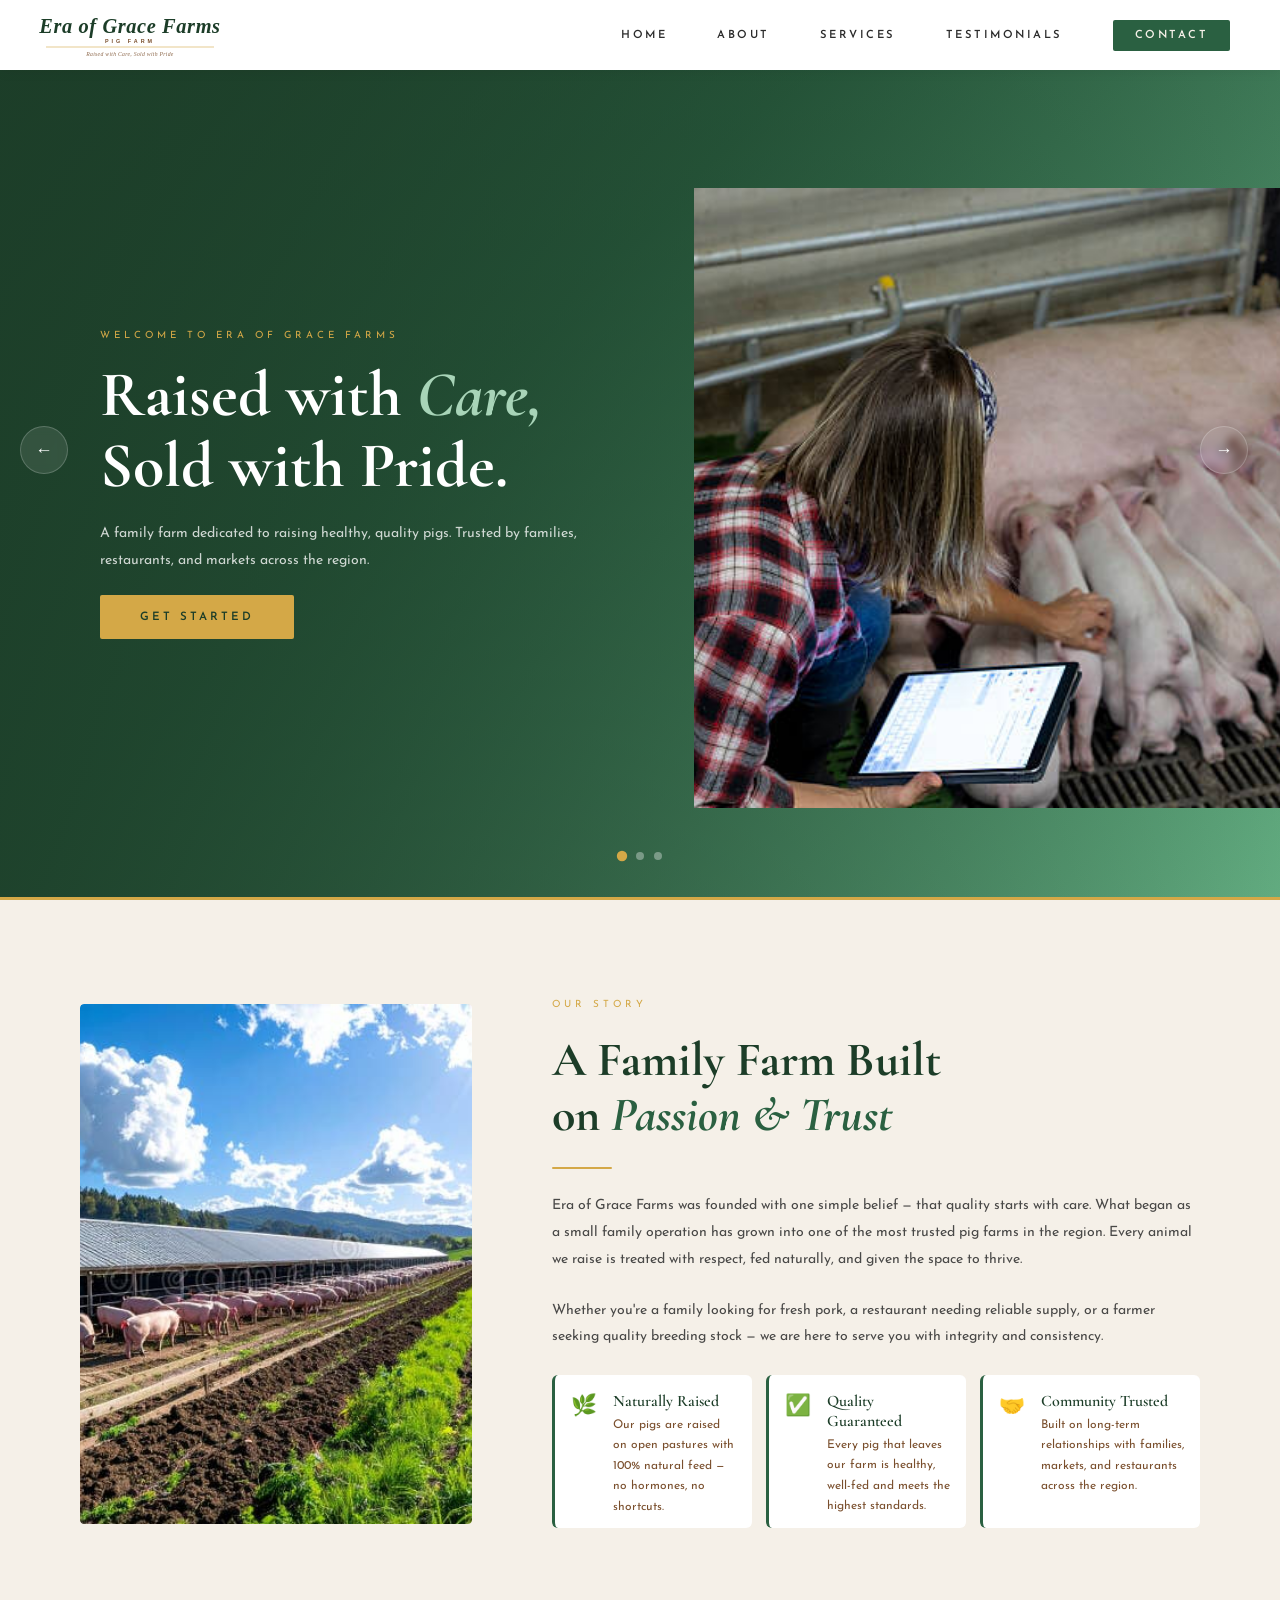
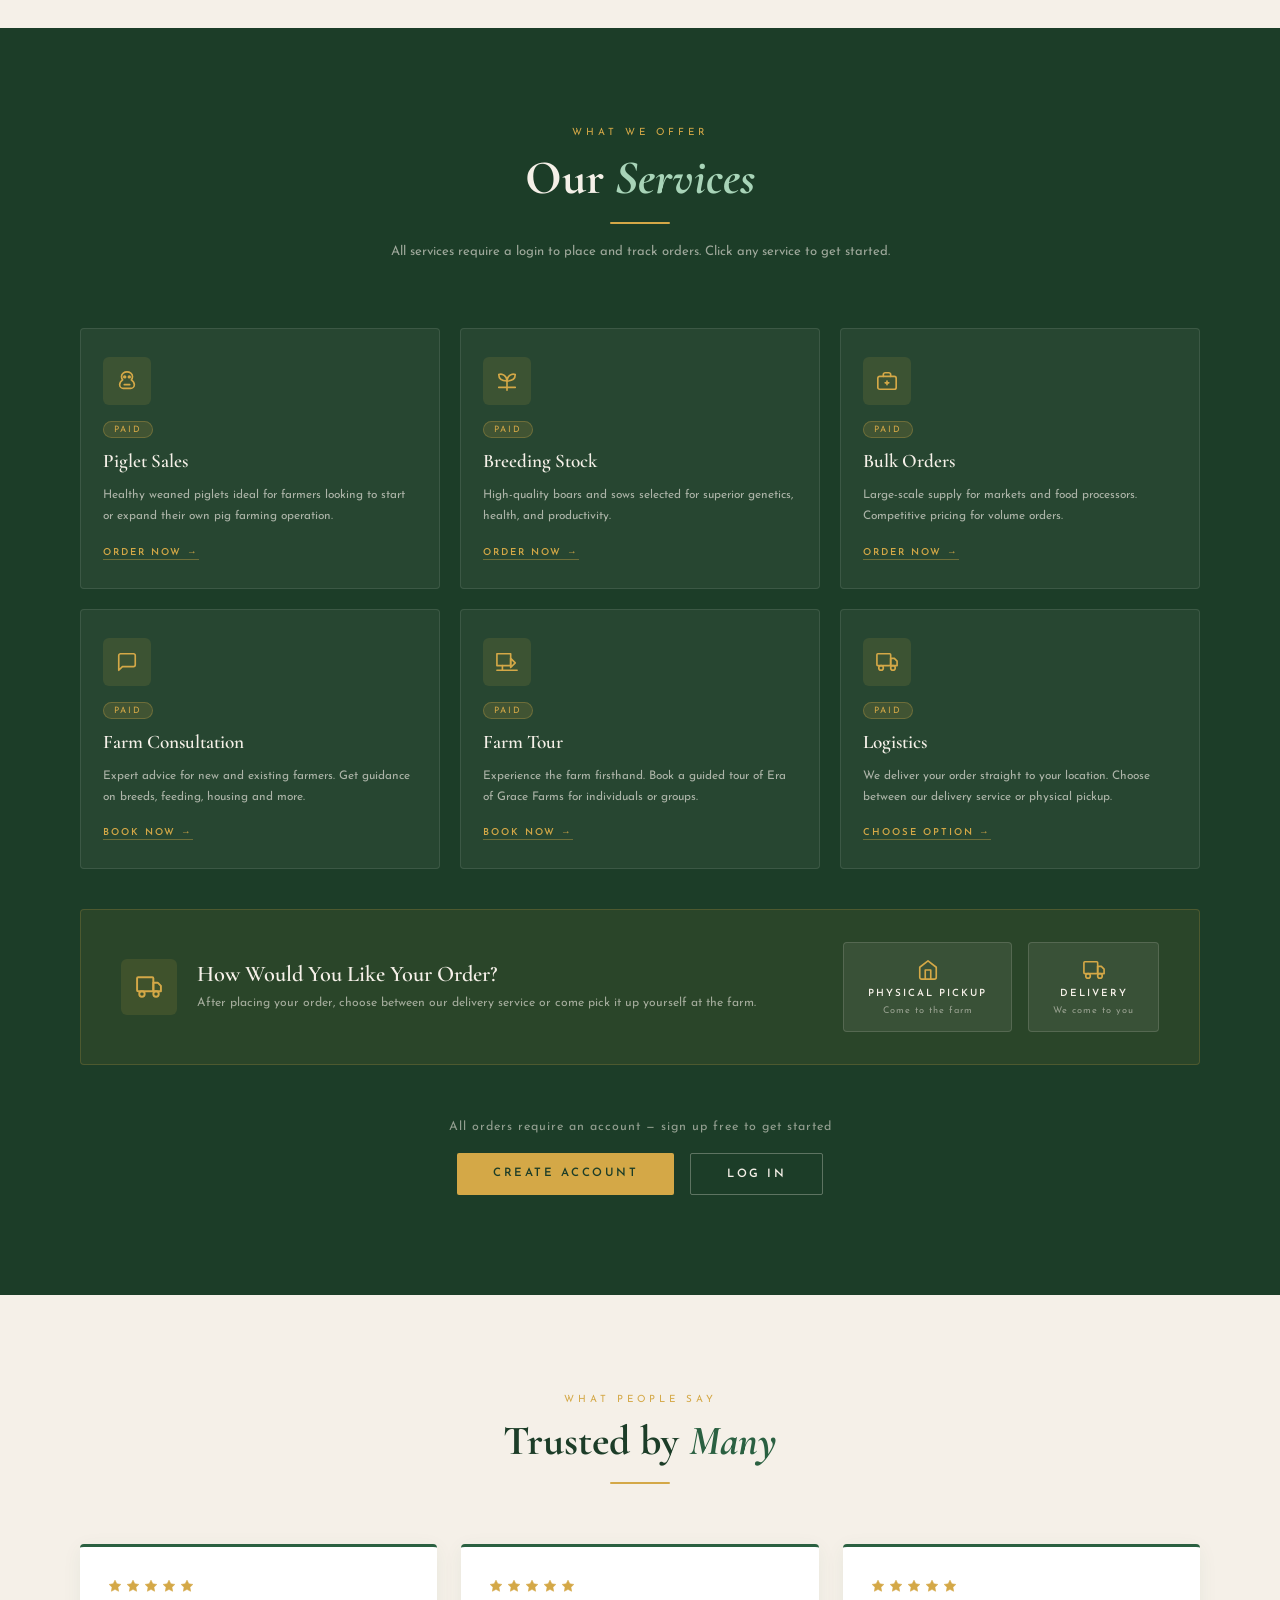
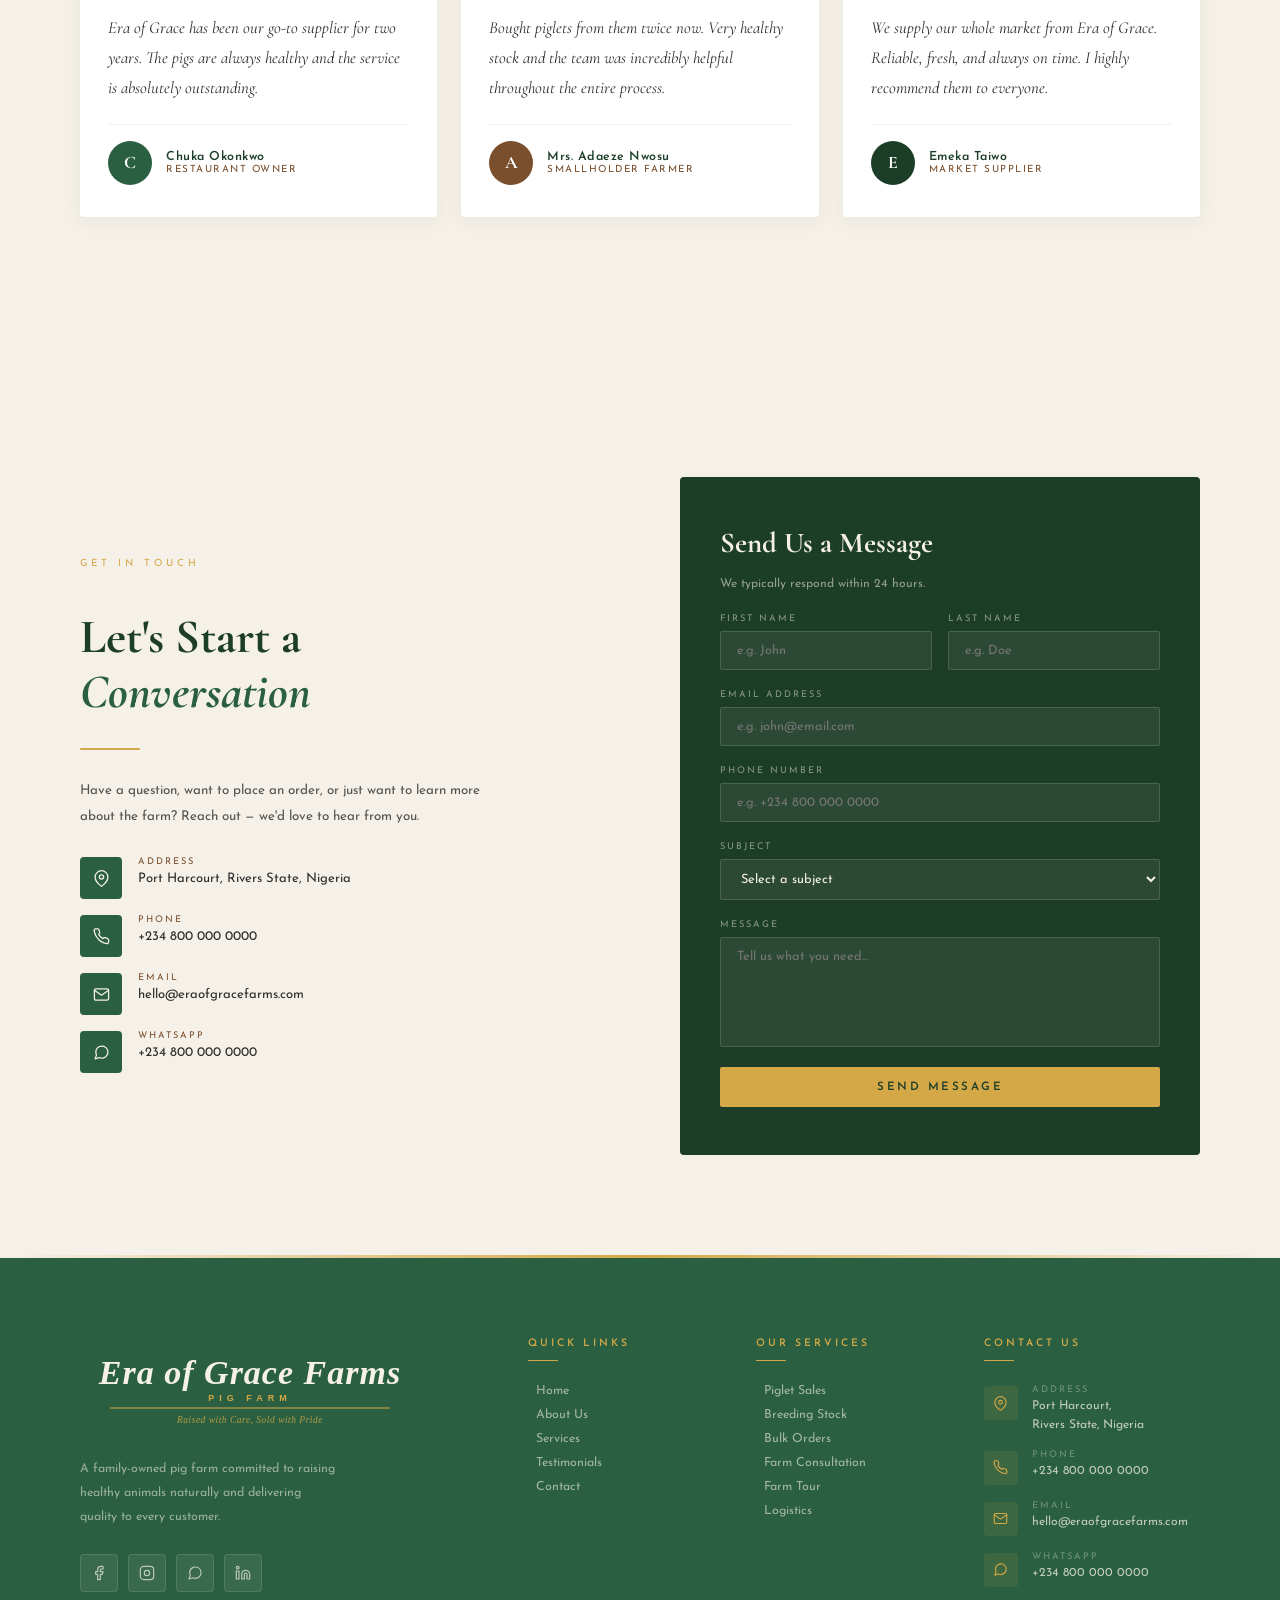
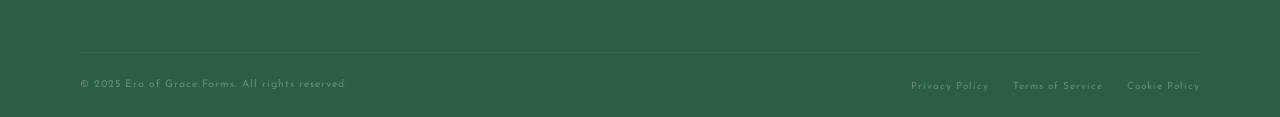
==== index_fixed.html @ fe741959 "git commit -m "Initialize pig farm website project"" ====
<!doctype html>
<html lang="en">
  <head>
    <meta charset="UTF-8" />
    <meta name="viewport" content="width=device-width, initial-scale=1.0" />
    <title>Era of Grace Farms</title>
    <link rel="stylesheet" href="style.css" />
    <link
      href="https://fonts.googleapis.com/css2?family=Cormorant+Garamond:ital,wght@0,400;0,600;0,700;1,400;1,700&family=Josefin+Sans:wght@300;400;600&display=swap"
      rel="stylesheet"
    />
    <link rel="stylesheet" href="./style_fixed.css" />
    <link
      rel="stylesheet"
      href="https://cdnjs.cloudflare.com/ajax/libs/font-awesome/6.5.0/css/all.min.css"
    />
  </head>
  <body>
    <!-- NAVBAR -->
    <div class="head">
      <img
        class="logo-img"
        src="./Assest/era-of-grace-farms-logo (1).svg"
        alt="Era of Grace Farms Logo"
      />
      <nav>
        <ul>
          <li><a href="#hero" class="ani">Home</a></li>
          <li><a href="#about" class="ani">About</a></li>
          <li><a href="#services" class="ani">Services</a></li>
          <li><a href="#testimonials" class="ani">Testimonials</a></li>
          <!-- FIX: kept id="cta" for the button style, that's fine since it's unique -->
          <li><a href="#contact" class="ani" id="cta">Contact</a></li>
        </ul>
      </nav>
    </div>

    <!-- HERO -->
    <div class="hero1" id="hero">
      <!-- Slide 1 -->
      <div class="ss slide1 active">
        <div class="slide-content">
          <span class="slide-tag">Welcome to Era of Grace Farms</span>
          <h1 class="slide-title">
            Raised with <em>Care,</em><br />Sold with Pride.
          </h1>
          <p class="slide-desc">
            A family farm dedicated to raising healthy, quality pigs. Trusted by
            families, restaurants, and markets across the region.
          </p>
          <a href="Signup.html" class="slide-btn">Get Started</a>
          <img
            src="./Assest/istockphoto-2212330716-612x612.jpg"
            alt="Farm"
            class="ima"
          />
        </div>
      </div>

      <!-- Slide 2 -->
      <div class="ss slide2">
        <div class="slide-content">
          <span class="slide-tag">What We Offer</span>
          <h1 class="slide-title">
            From Our Farm,<br /><em>To Your Table.</em>
          </h1>
          <p class="slide-desc">
            Live pigs, pork supply, piglets, and breeding stock — all raised
            naturally on open land with no artificial additives.
          </p>
          <a href="Signup.html" class="slide-btn">Get Started</a>
          <img
            src="./Assest/yoneken-LGnpbD_C2Ns-unsplash.jpg"
            alt="Farm"
            class="ima"
          />
        </div>
      </div>

      <!-- Slide 3 -->
      <div class="ss slide3">
        <div class="slide-content">
          <span class="slide-tag">Trusted by Many</span>
          <h1 class="slide-title">Quality You Can<br /><em>Count On.</em></h1>
          <p class="slide-desc">
            500+ satisfied customers and counting. Whether you're a first-time
            buyer or a bulk supplier — we've got you covered.
          </p>
          <a href="Signup.html" class="slide-btn">Get Started</a>
          <img
            src="./Assest/360_F_279167691_rzuugEECTglPAG9bVmDHlrXFU2fh9JMr.jpg"
            alt="Farm"
            class="ima"
          />
        </div>
      </div>

      <div class="progress-bar" id="progressBar"></div>

      <div class="dots">
        <div class="dot active" onclick="goToSlide(0)"></div>
        <div class="dot" onclick="goToSlide(1)"></div>
        <div class="dot" onclick="goToSlide(2)"></div>
      </div>

      <div class="arrow left" onclick="changeSlide(-1)">&#8592;</div>
      <div class="arrow right" onclick="changeSlide(1)">&#8594;</div>
    </div>

    <!-- ABOUT -->
    <!-- FIX: added class="about" so CSS grid applies correctly -->
    <section id="about" class="about">
      <!-- Left: image -->
      <div class="lefti">
        <img
          class="about-img"
          src="./Assest/outdoor-pig-farming-sunny-day-beautiful-sunny-day-herd-healthy-pigs-enjoys-fresh-air-feed-open-sided-barn-406835070.jpg"
          alt="Era of Grace Farm"
        />
      </div>

      <!-- Right: text — FIX: was r_si, now matches CSS -->
      <div class="r_si">
        <span class="abt_tag">Our Story</span>
        <h2 class="about-title">
          A Family Farm Built<br />on <em>Passion & Trust</em>
        </h2>
        <div class="gold-line"></div>
        <p class="abt_story">
          Era of Grace Farms was founded with one simple belief — that quality
          starts with care. What began as a small family operation has grown
          into one of the most trusted pig farms in the region. Every animal we
          raise is treated with respect, fed naturally, and given the space to
          thrive.
        </p>
        <p class="abt_story">
          Whether you're a family looking for fresh pork, a restaurant needing
          reliable supply, or a farmer seeking quality breeding stock — we are
          here to serve you with integrity and consistency.
        </p>

        <!-- FIX: wrapped all float cards in a container + closed all divs properly -->
        <div class="values-container">
          <div class="float">
            <div class="icon1">🌿</div>
            <div class="value-text">
              <h4>Naturally Raised</h4>
              <p>
                Our pigs are raised on open pastures with 100% natural feed — no
                hormones, no shortcuts.
              </p>
            </div>
          </div>
          <div class="float">
            <div class="icon1">✅</div>
            <div class="value-text">
              <h4>Quality Guaranteed</h4>
              <p>
                Every pig that leaves our farm is healthy, well-fed and meets
                the highest standards.
              </p>
            </div>
          </div>
          <div class="float1">
            <div class="icon1">🤝</div>
            <div class="value-text">
              <h4>Community Trusted</h4>
              <p>
                Built on long-term relationships with families, markets, and
                restaurants across the region.
              </p>
            </div>
          </div>
        </div>
      </div>
    </section>

    <section class="services" id="services">
      <div class="services-header">
        <span class="section-tag">What We Offer</span>
        <h2 class="section-title">Our <em>Services</em></h2>
        <div class="center-line"></div>
        <p class="section-subtitle">
          All services require a login to place and track orders. Click any
          service to get started.
        </p>
      </div>

      <div class="services-grid">
        <!-- Piglet Sales -->
        <div class="service-card">
          <div class="service-icon">
            <svg viewBox="0 0 24 24">
              <path
                d="M12 2C9 2 6 4 6 7c0 1.5.5 2.8 1.3 3.8C5.5 12 4 13.9 4 16c0 2.2 1.8 4 4 4h8c2.2 0 4-1.8 4-4 0-2.1-1.5-4-3.3-5.2C17.5 9.8 18 8.5 18 7c0-3-3-5-6-5z"
              />
              <circle cx="9.5" cy="7.5" r="1" />
              <circle cx="14.5" cy="7.5" r="1" />
              <path d="M9 16h6" />
            </svg>
          </div>
          <span class="service-tag tag-paid">Paid</span>
          <h3>Piglet Sales</h3>
          <p>
            Healthy weaned piglets ideal for farmers looking to start or expand
            their own pig farming operation.
          </p>
          <a href="signup.html" class="service-btn">Order Now →</a>
        </div>

        <!-- Breeding Stock -->
        <div class="service-card">
          <div class="service-icon">
            <svg viewBox="0 0 24 24">
              <path d="M12 22V12" />
              <path d="M12 12C12 7 7 3 3 5c0 4 3 7 9 7z" />
              <path d="M12 12c0-5 5-9 9-7 0 4-3 7-9 7z" />
              <path d="M3 19h18" />
            </svg>
          </div>
          <span class="service-tag tag-paid">Paid</span>
          <h3>Breeding Stock</h3>
          <p>
            High-quality boars and sows selected for superior genetics, health,
            and productivity.
          </p>
          <a href="signup.html" class="service-btn">Order Now →</a>
        </div>

        <!-- Bulk Orders -->
        <div class="service-card">
          <div class="service-icon">
            <svg viewBox="0 0 24 24">
              <rect x="2" y="7" width="20" height="14" rx="2" />
              <path d="M16 7V5a2 2 0 0 0-2-2h-4a2 2 0 0 0-2 2v2" />
              <line x1="12" y1="12" x2="12" y2="16" />
              <line x1="10" y1="14" x2="14" y2="14" />
            </svg>
          </div>
          <span class="service-tag tag-paid">Paid</span>
          <h3>Bulk Orders</h3>
          <p>
            Large-scale supply for markets and food processors. Competitive
            pricing for volume orders.
          </p>
          <a href="signup.html" class="service-btn">Order Now →</a>
        </div>

        <!-- Farm Consultation -->
        <div class="service-card">
          <div class="service-icon">
            <svg viewBox="0 0 24 24">
              <path
                d="M21 15a2 2 0 0 1-2 2H7l-4 4V5a2 2 0 0 1 2-2h14a2 2 0 0 1 2 2z"
              />
            </svg>
          </div>
          <span class="service-tag tag-paid">Paid</span>
          <h3>Farm Consultation</h3>
          <p>
            Expert advice for new and existing farmers. Get guidance on breeds,
            feeding, housing and more.
          </p>
          <a href="signup.html" class="service-btn">Book Now →</a>
        </div>

        <!-- Farm Tour -->
        <div class="service-card">
          <div class="service-icon">
            <svg viewBox="0 0 24 24">
              <path d="M1 3h15v13H1z" />
              <path d="M16 8l5 5-5 5V8z" />
              <path d="M1 21h22" />
              <path d="M7 16v5" />
            </svg>
          </div>
          <span class="service-tag tag-paid">Paid</span>
          <h3>Farm Tour</h3>
          <p>
            Experience the farm firsthand. Book a guided tour of Era of Grace
            Farms for individuals or groups.
          </p>
          <a href="signup.html" class="service-btn">Book Now →</a>
        </div>

        <!-- Logistics -->
        <div class="service-card">
          <div class="service-icon">
            <svg viewBox="0 0 24 24">
              <rect x="1" y="3" width="15" height="13" rx="1" />
              <path d="M16 8h4l3 3v5h-7V8z" />
              <circle cx="5.5" cy="18.5" r="2.5" />
              <circle cx="18.5" cy="18.5" r="2.5" />
            </svg>
          </div>
          <span class="service-tag tag-paid">Paid</span>
          <h3>Logistics</h3>
          <p>
            We deliver your order straight to your location. Choose between our
            delivery service or physical pickup.
          </p>
          <a href="signup.html" class="service-btn">Choose Option →</a>
        </div>
      </div>

      <!-- Logistics Banner -->
      <div class="logistics-banner">
        <div class="logistics-left">
          <div class="logistics-icon">
            <svg viewBox="0 0 24 24">
              <rect x="1" y="3" width="15" height="13" rx="1" />
              <path d="M16 8h4l3 3v5h-7V8z" />
              <circle cx="5.5" cy="18.5" r="2.5" />
              <circle cx="18.5" cy="18.5" r="2.5" />
            </svg>
          </div>
          <div class="logistics-text">
            <h3>How Would You Like Your Order?</h3>
            <p>
              After placing your order, choose between our delivery service or
              come pick it up yourself at the farm.
            </p>
          </div>
        </div>
        <div class="logistics-options">
          <a href="signup.html" class="logistics-option">
            <svg viewBox="0 0 24 24">
              <path d="M3 9l9-7 9 7v11a2 2 0 0 1-2 2H5a2 2 0 0 1-2-2z" />
              <polyline points="9 22 9 12 15 12 15 22" />
            </svg>
            <span class="opt-label">Physical Pickup</span>
            <span class="opt-desc">Come to the farm</span>
          </a>
          <a href="signup.html" class="logistics-option">
            <svg viewBox="0 0 24 24">
              <rect x="1" y="3" width="15" height="13" rx="1" />
              <path d="M16 8h4l3 3v5h-7V8z" />
              <circle cx="5.5" cy="18.5" r="2.5" />
              <circle cx="18.5" cy="18.5" r="2.5" />
            </svg>
            <span class="opt-label">Delivery</span>
            <span class="opt-desc">We come to you</span>
          </a>
        </div>
      </div>

      <!-- CTA -->
      <div class="services-cta">
        <p>All orders require an account — sign up free to get started</p>
        <div class="cta-btns">
          <a href="signup.html" class="btn-gold">Create Account</a>
          <a href="login.html" class="btn-outline-light">Log In</a>
        </div>
      </div>
    </section>

    <section id="testimonials" class="testimonials">
      <div class="testimonials-header">
        <span class="section-tag">What People Say</span>
        <h2 class="section-title" style="color: var(--green-dark)">
          Trusted by <em style="color: var(--green)">Many</em>
        </h2>
        <div class="center-line"></div>
      </div>

      <div class="testi-grid">
        <div class="testi-card">
          <div class="testi-stars">
            <svg viewBox="0 0 24 24">
              <polygon
                points="12 2 15.09 8.26 22 9.27 17 14.14 18.18 21.02 12 17.77 5.82 21.02 7 14.14 2 9.27 8.91 8.26 12 2"
              />
            </svg>
            <svg viewBox="0 0 24 24">
              <polygon
                points="12 2 15.09 8.26 22 9.27 17 14.14 18.18 21.02 12 17.77 5.82 21.02 7 14.14 2 9.27 8.91 8.26 12 2"
              />
            </svg>
            <svg viewBox="0 0 24 24">
              <polygon
                points="12 2 15.09 8.26 22 9.27 17 14.14 18.18 21.02 12 17.77 5.82 21.02 7 14.14 2 9.27 8.91 8.26 12 2"
              />
            </svg>
            <svg viewBox="0 0 24 24">
              <polygon
                points="12 2 15.09 8.26 22 9.27 17 14.14 18.18 21.02 12 17.77 5.82 21.02 7 14.14 2 9.27 8.91 8.26 12 2"
              />
            </svg>
            <svg viewBox="0 0 24 24">
              <polygon
                points="12 2 15.09 8.26 22 9.27 17 14.14 18.18 21.02 12 17.77 5.82 21.02 7 14.14 2 9.27 8.91 8.26 12 2"
              />
            </svg>
          </div>
          <p class="testi-quote">
            Era of Grace has been our go-to supplier for two years. The pigs are
            always healthy and the service is absolutely outstanding.
          </p>
          <div class="testi-footer">
            <div class="testi-avatar av-1">C</div>
            <div>
              <div class="testi-author-name">Chuka Okonkwo</div>
              <div class="testi-author-role">Restaurant Owner</div>
            </div>
          </div>
        </div>

        <div class="testi-card">
          <div class="testi-stars">
            <svg viewBox="0 0 24 24">
              <polygon
                points="12 2 15.09 8.26 22 9.27 17 14.14 18.18 21.02 12 17.77 5.82 21.02 7 14.14 2 9.27 8.91 8.26 12 2"
              />
            </svg>
            <svg viewBox="0 0 24 24">
              <polygon
                points="12 2 15.09 8.26 22 9.27 17 14.14 18.18 21.02 12 17.77 5.82 21.02 7 14.14 2 9.27 8.91 8.26 12 2"
              />
            </svg>
            <svg viewBox="0 0 24 24">
              <polygon
                points="12 2 15.09 8.26 22 9.27 17 14.14 18.18 21.02 12 17.77 5.82 21.02 7 14.14 2 9.27 8.91 8.26 12 2"
              />
            </svg>
            <svg viewBox="0 0 24 24">
              <polygon
                points="12 2 15.09 8.26 22 9.27 17 14.14 18.18 21.02 12 17.77 5.82 21.02 7 14.14 2 9.27 8.91 8.26 12 2"
              />
            </svg>
            <svg viewBox="0 0 24 24">
              <polygon
                points="12 2 15.09 8.26 22 9.27 17 14.14 18.18 21.02 12 17.77 5.82 21.02 7 14.14 2 9.27 8.91 8.26 12 2"
              />
            </svg>
          </div>
          <p class="testi-quote">
            Bought piglets from them twice now. Very healthy stock and the team
            was incredibly helpful throughout the entire process.
          </p>
          <div class="testi-footer">
            <div class="testi-avatar av-2">A</div>
            <div>
              <div class="testi-author-name">Mrs. Adaeze Nwosu</div>
              <div class="testi-author-role">Smallholder Farmer</div>
            </div>
          </div>
        </div>

        <div class="testi-card">
          <div class="testi-stars">
            <svg viewBox="0 0 24 24">
              <polygon
                points="12 2 15.09 8.26 22 9.27 17 14.14 18.18 21.02 12 17.77 5.82 21.02 7 14.14 2 9.27 8.91 8.26 12 2"
              />
            </svg>
            <svg viewBox="0 0 24 24">
              <polygon
                points="12 2 15.09 8.26 22 9.27 17 14.14 18.18 21.02 12 17.77 5.82 21.02 7 14.14 2 9.27 8.91 8.26 12 2"
              />
            </svg>
            <svg viewBox="0 0 24 24">
              <polygon
                points="12 2 15.09 8.26 22 9.27 17 14.14 18.18 21.02 12 17.77 5.82 21.02 7 14.14 2 9.27 8.91 8.26 12 2"
              />
            </svg>
            <svg viewBox="0 0 24 24">
              <polygon
                points="12 2 15.09 8.26 22 9.27 17 14.14 18.18 21.02 12 17.77 5.82 21.02 7 14.14 2 9.27 8.91 8.26 12 2"
              />
            </svg>
            <svg viewBox="0 0 24 24">
              <polygon
                points="12 2 15.09 8.26 22 9.27 17 14.14 18.18 21.02 12 17.77 5.82 21.02 7 14.14 2 9.27 8.91 8.26 12 2"
              />
            </svg>
          </div>
          <p class="testi-quote">
            We supply our whole market from Era of Grace. Reliable, fresh, and
            always on time. I highly recommend them to everyone.
          </p>
          <div class="testi-footer">
            <div class="testi-avatar av-3">E</div>
            <div>
              <div class="testi-author-name">Emeka Taiwo</div>
              <div class="testi-author-role">Market Supplier</div>
            </div>
          </div>
        </div>
      </div>
    </section>
    <section class="contact" id="contact">
      <!-- Left: info -->
      <div class="contact-left">
        <span class="section-tag">Get In Touch</span>
        <h2 class="contact-title">Let's Start a<br /><em>Conversation</em></h2>
        <div class="gold-line"></div>
        <p class="contact-desc">
          Have a question, want to place an order, or just want to learn more
          about the farm? Reach out — we'd love to hear from you.
        </p>

        <div class="contact-info-list">
          <div class="contact-info-item">
            <div class="ci-icon">
              <svg viewBox="0 0 24 24">
                <path d="M21 10c0 7-9 13-9 13s-9-6-9-13a9 9 0 0 1 18 0z" />
                <circle cx="12" cy="10" r="3" />
              </svg>
            </div>
            <div>
              <div class="ci-label">Address</div>
              <div class="ci-value">Port Harcourt, Rivers State, Nigeria</div>
            </div>
          </div>

          <div class="contact-info-item">
            <div class="ci-icon">
              <svg viewBox="0 0 24 24">
                <path
                  d="M22 16.92v3a2 2 0 0 1-2.18 2 19.79 19.79 0 0 1-8.63-3.07A19.5 19.5 0 0 1 4.69 12a19.79 19.79 0 0 1-3.07-8.67A2 2 0 0 1 3.6 1.18h3a2 2 0 0 1 2 1.72c.127.96.361 1.903.7 2.81a2 2 0 0 1-.45 2.11L7.91 8.96a16 16 0 0 0 6 6l.86-.86a2 2 0 0 1 2.11-.45c.907.339 1.85.573 2.81.7a2 2 0 0 1 1.72 2.01z"
                />
              </svg>
            </div>
            <div>
              <div class="ci-label">Phone</div>
              <div class="ci-value">
                <a href="tel:+2348000000000">+234 800 000 0000</a>
              </div>
            </div>
          </div>

          <div class="contact-info-item">
            <div class="ci-icon">
              <svg viewBox="0 0 24 24">
                <path
                  d="M4 4h16c1.1 0 2 .9 2 2v12c0 1.1-.9 2-2 2H4c-1.1 0-2-.9-2-2V6c0-1.1.9-2 2-2z"
                />
                <polyline points="22,6 12,13 2,6" />
              </svg>
            </div>
            <div>
              <div class="ci-label">Email</div>
              <div class="ci-value">
                <a href="mailto:hello@eraofgracefarms.com"
                  >hello@eraofgracefarms.com</a
                >
              </div>
            </div>
          </div>

          <div class="contact-info-item">
            <div class="ci-icon">
              <svg
                viewBox="0 0 24 24"
                stroke="var(--cream)"
                fill="none"
                stroke-width="1.8"
                stroke-linecap="round"
                stroke-linejoin="round"
              >
                <path
                  d="M21 11.5a8.38 8.38 0 0 1-.9 3.8 8.5 8.5 0 0 1-7.6 4.7 8.38 8.38 0 0 1-3.8-.9L3 21l1.9-5.7a8.38 8.38 0 0 1-.9-3.8 8.5 8.5 0 0 1 4.7-7.6 8.38 8.38 0 0 1 3.8-.9h.5a8.48 8.48 0 0 1 8 8v.5z"
                />
              </svg>
            </div>
            <div>
              <div class="ci-label">WhatsApp</div>
              <div class="ci-value"><a href="#">+234 800 000 0000</a></div>
            </div>
          </div>
        </div>
      </div>

      <!-- Right: form -->
      <div class="contact-right">
        <h3>Send Us a Message</h3>
        <p>We typically respond within 24 hours.</p>

        <div class="form-row">
          <div class="form-group">
            <label>First Name</label>
            <input type="text" placeholder="e.g. John" />
          </div>
          <div class="form-group">
            <label>Last Name</label>
            <input type="text" placeholder="e.g. Doe" />
          </div>
        </div>

        <div class="form-group">
          <label>Email Address</label>
          <input type="email" placeholder="e.g. john@email.com" />
        </div>

        <div class="form-group">
          <label>Phone Number</label>
          <input type="tel" placeholder="e.g. +234 800 000 0000" />
        </div>

        <div class="form-group">
          <label>Subject</label>
          <select>
            <option value="" disabled selected>Select a subject</option>
            <option>Piglet Sales Enquiry</option>
            <option>Breeding Stock Enquiry</option>
            <option>Bulk Order</option>
            <option>Farm Consultation</option>
            <option>Farm Tour Booking</option>
            <option>Logistics</option>
            <option>General Enquiry</option>
          </select>
        </div>

        <div class="form-group">
          <label>Message</label>
          <textarea placeholder="Tell us what you need..."></textarea>
        </div>

        <button class="form-submit">Send Message</button>
      </div>
    </section>

    <div class="footer-gold-bar"></div>

    <footer>
      <div class="footer-top">
        <!-- COL 1: Brand -->
        <div class="footer-brand">
            <img src="./Assest/era-of-grace-farms-logo-light.svg" alt="Farms logo" id="light-img">
          <p class="footer-desc">
            A family-owned pig farm committed to raising healthy animals
            naturally and delivering quality to every customer.
          </p>
          <div class="footer-socials">
            <!-- Facebook -->
            <a href="#" class="social-btn" title="Facebook">
              <svg viewBox="0 0 24 24">
                <path
                  d="M18 2h-3a5 5 0 0 0-5 5v3H7v4h3v8h4v-8h3l1-4h-4V7a1 1 0 0 1 1-1h3z"
                />
              </svg>
            </a>

            <!-- Instagram -->
            <a href="#" class="social-btn" title="Instagram">
              <svg viewBox="0 0 24 24">
                <rect x="2" y="2" width="20" height="20" rx="5" ry="5" />
                <circle cx="12" cy="12" r="4" />
                <circle
                  cx="17.5"
                  cy="6.5"
                  r="0.5"
                  fill="rgba(245,240,232,0.7)"
                  stroke="none"
                />
              </svg>
            </a>

            <!-- WhatsApp -->
            <a href="#" class="social-btn" title="WhatsApp">
              <svg
                viewBox="0 0 24 24"
                stroke="rgba(245,240,232,0.7)"
                fill="none"
                stroke-width="1.8"
                stroke-linecap="round"
                stroke-linejoin="round"
              >
                <path
                  d="M21 11.5a8.38 8.38 0 0 1-.9 3.8 8.5 8.5 0 0 1-7.6 4.7 8.38 8.38 0 0 1-3.8-.9L3 21l1.9-5.7a8.38 8.38 0 0 1-.9-3.8 8.5 8.5 0 0 1 4.7-7.6 8.38 8.38 0 0 1 3.8-.9h.5a8.48 8.48 0 0 1 8 8v.5z"
                />
              </svg>
            </a>

            <!-- LinkedIn -->
            <a href="#" class="social-btn" title="LinkedIn">
              <svg viewBox="0 0 24 24">
                <path
                  d="M16 8a6 6 0 0 1 6 6v7h-4v-7a2 2 0 0 0-2-2 2 2 0 0 0-2 2v7h-4v-7a6 6 0 0 1 6-6z"
                />
                <rect x="2" y="9" width="4" height="12" />
                <circle cx="4" cy="4" r="2" />
              </svg>
            </a>
          </div>
        </div>

        <!-- COL 2: Quick Links -->
        <div class="footer-col">
          <h4>Quick Links</h4>
          <ul class="footer-links">
            <li><a href="#">Home</a></li>
            <li><a href="#">About Us</a></li>
            <li><a href="#">Services</a></li>
            <li><a href="#">Testimonials</a></li>
            <li><a href="#">Contact</a></li>
          </ul>
        </div>

        <!-- COL 3: Services -->
        <div class="footer-col">
          <h4>Our Services</h4>
          <ul class="footer-links">
            <li><a href="#">Piglet Sales</a></li>
            <li><a href="#">Breeding Stock</a></li>
            <li><a href="#">Bulk Orders</a></li>
            <li><a href="#">Farm Consultation</a></li>
            <li><a href="#">Farm Tour</a></li>
            <li><a href="#">Logistics</a></li>
          </ul>
        </div>

        <!-- COL 4: Contact -->
        <div class="footer-col">
          <h4>Contact Us</h4>
          <div class="contact-items">
            <!-- Address -->
            <div class="contact-item">
              <div class="contact-icon">
                <svg viewBox="0 0 24 24">
                  <path d="M21 10c0 7-9 13-9 13s-9-6-9-13a9 9 0 0 1 18 0z" />
                  <circle cx="12" cy="10" r="3" />
                </svg>
              </div>
              <div>
                <div class="contact-info-label">Address</div>
                <div class="contact-info-value">
                  Port Harcourt,<br />Rivers State, Nigeria
                </div>
              </div>
            </div>

            <!-- Phone -->
            <div class="contact-item">
              <div class="contact-icon">
                <svg viewBox="0 0 24 24">
                  <path
                    d="M22 16.92v3a2 2 0 0 1-2.18 2 19.79 19.79 0 0 1-8.63-3.07A19.5 19.5 0 0 1 4.69 12a19.79 19.79 0 0 1-3.07-8.67A2 2 0 0 1 3.6 1.18h3a2 2 0 0 1 2 1.72c.127.96.361 1.903.7 2.81a2 2 0 0 1-.45 2.11L7.91 8.96a16 16 0 0 0 6 6l.86-.86a2 2 0 0 1 2.11-.45c.907.339 1.85.573 2.81.7a2 2 0 0 1 1.72 2.01z"
                  />
                </svg>
              </div>
              <div>
                <div class="contact-info-label">Phone</div>
                <div class="contact-info-value">
                  <a href="tel:+2348000000000">+234 800 000 0000</a>
                </div>
              </div>
            </div>

            <!-- Email -->
            <div class="contact-item">
              <div class="contact-icon">
                <svg viewBox="0 0 24 24">
                  <path
                    d="M4 4h16c1.1 0 2 .9 2 2v12c0 1.1-.9 2-2 2H4c-1.1 0-2-.9-2-2V6c0-1.1.9-2 2-2z"
                  />
                  <polyline points="22,6 12,13 2,6" />
                </svg>
              </div>
              <div>
                <div class="contact-info-label">Email</div>
                <div class="contact-info-value">
                  <a href="mailto:hello@eraofgracefarms.com"
                    >hello@eraofgracefarms.com</a
                  >
                </div>
              </div>
            </div>

            <!-- WhatsApp -->
            <div class="contact-item">
              <div class="contact-icon">
                <svg
                  viewBox="0 0 24 24"
                  stroke="var(--gold)"
                  fill="none"
                  stroke-width="1.8"
                  stroke-linecap="round"
                  stroke-linejoin="round"
                >
                  <path
                    d="M21 11.5a8.38 8.38 0 0 1-.9 3.8 8.5 8.5 0 0 1-7.6 4.7 8.38 8.38 0 0 1-3.8-.9L3 21l1.9-5.7a8.38 8.38 0 0 1-.9-3.8 8.5 8.5 0 0 1 4.7-7.6 8.38 8.38 0 0 1 3.8-.9h.5a8.48 8.48 0 0 1 8 8v.5z"
                  />
                </svg>
              </div>
              <div>
                <div class="contact-info-label">WhatsApp</div>
                <div class="contact-info-value">
                  <a href="#">+234 800 000 0000</a>
                </div>
              </div>
            </div>
          </div>
        </div>
      </div>

      <!-- Footer Bottom -->
      <div class="footer-bottom">
        <p>© 2025 Era of Grace Farms. All rights reserved.</p>
        <ul class="footer-bottom-links">
          <li><a href="#">Privacy Policy</a></li>
          <li><a href="#">Terms of Service</a></li>
          <li><a href="#">Cookie Policy</a></li>
        </ul>
      </div>
    </footer>
    <script src="./script.js"></script>
  </body>
</html>
---- style_fixed.css ----
* {
  margin: 0;
  padding: 0;
  box-sizing: border-box;
}

html {
  scroll-behavior: smooth;
}

:root {
  --green: #2a6041;
  --green-dark: #1c3d28;
  --gold: #d4a847;
  --brown: #7a4f2d;
  --cream: #f5f0e8;
  --charcoal: #2c2c2c;
  --white: #ffffff;
}

body {
  font-family: "Josefin Sans", sans-serif;
  background: var(--cream);
  overflow-x: hidden;
}

/* ── NAVBAR ── */
.head {
  width: 100%;
  height: 70px;
  display: flex;
  justify-content: space-between;
  align-items: center;
  padding-left: 10px;
  padding-right: 30px;
  background: var(--white);
  position: fixed;
  top: 0;
  left: 0;
  right: 0;
  z-index: 100;
  box-shadow: 0 2px 12px rgba(0, 0, 0, 0.06);
}

nav ul {
  display: flex;
  gap: 50px;
  font-size: 0.7rem;
  font-weight: 600;
  letter-spacing: 2.5px;
  text-transform: uppercase;
  padding-right: 20px;
  list-style: none;
}

nav a {
  text-decoration: none;
  color: var(--charcoal);
  position: relative;
}

/* FIX: removed global img rule — was forcing ALL images to 300x300 */
/* Logo image only */
.logo-img {
  height: 60px;
  width: auto;
}

.ani::after {
  content: "";
  position: absolute;
  left: 0;
  bottom: -5px;
  width: 100%;
  height: 2px;
  border-radius: 50px;
  background: var(--gold);
  transform: scaleX(0);
  transform-origin: left;
  transition: transform 0.3s ease;
}

.ani:hover::after {
  transform: scaleX(1);
}

#cta {
  background: var(--green);
  color: var(--cream) !important;
  padding: 10px 22px;
  border-radius: 2px;
}

#cta::after {
  display: none !important;
}
#cta:hover {
  background: var(--green-dark);
}

/* ── HERO ── */
.hero1 {
  position: relative;
  width: 100%;
  height: 100vh;
  overflow: hidden;
}

.ss {
  position: absolute;
  inset: 0;
  opacity: 0;
  transition: opacity 1.2s ease;
  display: flex;
  align-items: center;
  justify-content: center;
}

.ss.active {
  opacity: 1;
  z-index: 2;
}
.ss.prev {
  opacity: 0;
  z-index: 1;
}

/* Slide backgrounds */
.slide1 {
  background:
    linear-gradient(
      to right,
      rgba(28, 61, 40, 0.85) 0%,
      rgba(28, 61, 40, 0.4) 60%,
      rgba(28, 61, 40, 0.1) 100%
    ),
    linear-gradient(135deg, #1c3d28 0%, #2a6041 40%, #4a8a65 70%, #6ab88a 100%);
}

.slide2 {
  background:
    linear-gradient(
      to right,
      rgba(28, 61, 40, 0.88) 0%,
      rgba(28, 61, 40, 0.45) 60%,
      rgba(28, 61, 40, 0.1) 100%
    ),
    linear-gradient(135deg, #2a6041 0%, #1c3d28 40%, #3d7a5a 70%, #2a6041 100%);
}

.slide3 {
  background:
    linear-gradient(
      to right,
      rgba(28, 61, 40, 0.9) 0%,
      rgba(28, 61, 40, 0.5) 60%,
      rgba(28, 61, 40, 0.15) 100%
    ),
    linear-gradient(135deg, #1a4a30 0%, #2a6041 50%, #4d9e6e 100%);
}

/* Slide content */
.slide-content {
  position: relative;
  z-index: 3;
  width: 100%;
  max-width: 1200px;
  padding: 0 60px;
  padding-top: 70px;
  display: flex;
  flex-direction: column;
  align-items: flex-start;
  gap: 20px;
}

.slide-tag {
  font-size: 0.62rem;
  letter-spacing: 4px;
  text-transform: uppercase;
  color: var(--gold);
  opacity: 0;
  transform: translateY(16px);
  transition:
    opacity 0.7s 0.3s ease,
    transform 0.7s 0.3s ease;
}

.slide-title {
  font-family: "Cormorant Garamond", serif;
  font-size: clamp(2.8rem, 5vw, 5rem);
  font-weight: 700;
  color: #fff;
  line-height: 1.1;
  max-width: 640px;
  opacity: 0;
  transform: translateY(20px);
  transition:
    opacity 0.7s 0.5s ease,
    transform 0.7s 0.5s ease;
}

.slide-title em {
  font-style: italic;
  color: #a8d4b8;
}

.slide-desc {
  font-size: 0.88rem;
  color: rgba(255, 255, 255, 0.78);
  line-height: 1.9;
  max-width: 480px;
  opacity: 0;
  transform: translateY(20px);
  transition:
    opacity 0.7s 0.7s ease,
    transform 0.7s 0.7s ease;
}

.slide-btn {
  display: inline-block;
  background: var(--gold);
  color: var(--green-dark);
  padding: 16px 40px;
  font-size: 0.72rem;
  font-weight: 600;
  letter-spacing: 3px;
  text-transform: uppercase;
  border: none;
  border-radius: 2px;
  cursor: pointer;
  text-decoration: none;
  opacity: 0;
  transform: translateY(20px);
  transition:
    opacity 0.7s 0.9s ease,
    transform 0.7s 0.9s ease,
    background 0.3s,
    box-shadow 0.3s;
}

.slide-btn:hover {
  background: #c49a30;
  box-shadow: 0 8px 24px rgba(212, 168, 71, 0.4);
  transform: translateY(-2px) !important;
}

/* Slide image */
.ima {
  position: absolute;
  right: -90px;
  width: 53%;
  height: 620px;
  object-fit: cover;
  top: -73px;
  opacity: 0;
  transform: scale(1.05);
  transition:
    opacity 0.7s 0.4s ease,
    transform 0.7s 0.4s ease;
}

.ss.active .ima {
  opacity: 1;
  transform: scale(1);
}

/* Animate in on active slide */
.ss.active .slide-tag,
.ss.active .slide-title,
.ss.active .slide-desc,
.ss.active .slide-btn {
  opacity: 1;
  transform: translateY(0);
}

/* Dots */
.dots {
  position: absolute;
  bottom: 40px;
  left: 50%;
  transform: translateX(-50%);
  display: flex;
  gap: 10px;
  z-index: 10;
}

.dot {
  width: 8px;
  height: 8px;
  border-radius: 50%;
  background: rgba(255, 255, 255, 0.35);
  cursor: pointer;
  transition:
    background 0.3s,
    transform 0.3s;
}

.dot.active {
  background: var(--gold);
  transform: scale(1.3);
}

/* Progress bar */
.progress-bar {
  position: absolute;
  bottom: 0;
  left: 0;
  height: 3px;
  background: var(--gold);
  width: 0%;
  z-index: 10;
  transition: width linear;
}

/* Arrows — FIX: was translateY(50%), now -50% so it centers correctly */
.arrow {
  position: absolute;
  top: 50%;
  transform: translateY(-50%);
  z-index: 100;
  background: rgba(255, 255, 255, 0.1);
  border: 1px solid rgba(255, 255, 255, 0.2);
  color: white;
  width: 48px;
  height: 48px;
  border-radius: 50%;
  display: flex;
  align-items: center;
  justify-content: center;
  cursor: pointer;
  font-size: 1.1rem;
  transition: background 0.3s;
  backdrop-filter: blur(4px);
}

.arrow:hover {
  background: rgba(212, 168, 71, 0.3);
  border-color: var(--gold);
}

.arrow.left {
  left: 20px;
}
.arrow.right {
  right: 32px;
}

/* ── ABOUT ── */
/* FIX: styles now target #about via .about class */
.about {
  width: 100%;
  background: var(--cream);
  padding: 100px 80px;
  display: grid;
  grid-template-columns: 1fr 1fr;
  gap: 80px;
  align-items: center;
}

/* Left image side */
.lefti {
  width: 100%;
  height: 520px;
  border-radius: 4px;
  overflow: hidden;
}

/* FIX: about image fills its container properly */
.about-img {
  width: 100%;
  height: 100%;
  object-fit: cover;
  border-radius: 4px;
}

/* Right text side — FIX: was ri_si in CSS but r_si in HTML, now both match */
.r_si {
  display: flex;
  flex-direction: column;
  gap: 24px;
}

.abt_tag {
  font-size: 0.62rem;
  letter-spacing: 4px;
  text-transform: uppercase;
  color: var(--gold);
}

.about-title {
  font-family: "Cormorant Garamond", serif;
  font-size: 3rem;
  font-weight: 700;
  color: var(--green-dark);
  line-height: 1.15;
}

.about-title em {
  font-style: italic;
  color: var(--green);
}

.gold-line {
  width: 60px;
  height: 3px;
  border-radius: 2px;
  background: var(--gold);
}

/* FIX: was abt-story (dash) in CSS but abt_story (underscore) in HTML */
.abt_story {
  font-size: 0.88rem;
  color: var(--charcoal);
  line-height: 1.9;
  opacity: 0.85;
}

/* FIX: values container wraps all 3 float cards */
.values-container {
  display: flex;
  gap: 14px;
}

/* FIX: float cards properly styled with flex layout */
.float {
  display: flex;
  align-items: flex-start;
  gap: 16px;
  background: var(--white);
  padding: 16px;
  border-radius: 6px;
  height: 153px;
  width: 200px;
  overflow: hidden;
  border-left: 3px solid var(--green);
  transition:
    box-shadow 0.3s,
    transform 0.3s;
}

.float:hover {
  box-shadow: 0 6px 20px rgba(42, 96, 65, 0.1);
  transform: translateX(4px);
}

.float1 {
  display: flex;
  align-items: flex-start;
  gap: 16px;
  background: var(--white);
  padding: 16px;
  border-radius: 6px;
  height: 153px;
  width: 220px;
  overflow: hidden;
  border-left: 3px solid var(--green);
  transition:
    box-shadow 0.3s,
    transform 0.3s;
}

.float1:hover {
  box-shadow: 0 6px 20px rgba(42, 96, 65, 0.1);
  transform: translateX(4px);
}
.icon1 {
  font-size: 1.3rem;
  margin-top: 2px;
  flex-shrink: 0;
}

.value-text h4 {
  font-family: "Cormorant Garamond", serif;
  font-size: 1rem;
  font-weight: 600;
  color: var(--green-dark);
  margin-bottom: 4px;
}

.value-text p {
  font-size: 0.75rem;
  color: var(--brown);
  line-height: 1.7;
}

.services {
  width: 100%;
  background: var(--green-dark);
  padding: 100px 80px;
}

.services-header {
  text-align: center;
  margin-bottom: 64px;
}

.section-tag {
  font-size: 0.62rem;
  letter-spacing: 4px;
  text-transform: uppercase;
  color: var(--gold);
  display: block;
  margin-bottom: 14px;
}

.section-title {
  font-family: "Cormorant Garamond", serif;
  font-size: 3rem;
  font-weight: 700;
  color: var(--cream);
  line-height: 1.15;
  margin-bottom: 16px;
}

.section-title em {
  font-style: italic;
  color: #a8d4b8;
}

.section-subtitle {
  font-size: 0.82rem;
  color: rgba(245, 240, 232, 0.6);
  line-height: 1.8;
  max-width: 500px;
  margin: 16px auto 0;
}

.center-line {
  width: 60px;
  height: 2px;
  background: var(--gold);
  margin: 16px auto 0;
  border-radius: 2px;
}

.services-grid {
  display: grid;
  grid-template-columns: repeat(3, 1fr);
  gap: 20px;
  max-width: 1200px;
  margin: 0 auto 40px;
}

.service-card {
  background: rgba(245, 240, 232, 0.05);
  border: 1px solid rgba(245, 240, 232, 0.1);
  border-radius: 4px;
  padding: 28px 22px;
  display: flex;
  flex-direction: column;
  gap: 12px;
  transition:
    background 0.3s,
    transform 0.3s,
    border-color 0.3s;
  cursor: pointer;
  position: relative;
  overflow: hidden;
}

.service-card::before {
  content: "";
  position: absolute;
  bottom: 0;
  left: 0;
  width: 0;
  height: 2px;
  background: var(--gold);
  transition: 0.4s ease;
}

.service-card:hover {
  background: rgba(245, 240, 232, 0.1);
  transform: translateY(-6px);
  border-color: rgba(212, 168, 71, 0.3);
}

.service-card:hover::before {
  width: 100%;
}

.service-icon {
  width: 48px;
  height: 48px;
  background: rgba(212, 168, 71, 0.12);
  border-radius: 6px;
  display: flex;
  align-items: center;
  justify-content: center;
  margin-bottom: 4px;
  transition: background 0.3s;
}

.service-card:hover .service-icon {
  background: rgba(212, 168, 71, 0.22);
}

.service-icon svg {
  width: 22px;
  height: 22px;
  stroke: var(--gold);
  fill: none;
  stroke-width: 1.8;
  stroke-linecap: round;
  stroke-linejoin: round;
}

.service-card h3 {
  font-family: "Cormorant Garamond", serif;
  font-size: 1.2rem;
  font-weight: 600;
  color: var(--cream);
  line-height: 1.2;
}

.service-card p {
  font-size: 0.74rem;
  color: rgba(245, 240, 232, 0.65);
  line-height: 1.8;
  flex: 1;
}

.service-tag {
  display: inline-block;
  font-size: 0.55rem;
  letter-spacing: 2px;
  text-transform: uppercase;
  padding: 3px 10px;
  border-radius: 20px;
  width: fit-content;
}

.tag-paid {
  background: rgba(212, 168, 71, 0.15);
  color: var(--gold);
  border: 1px solid rgba(212, 168, 71, 0.3);
}

.service-btn {
  display: inline-block;
  font-size: 0.6rem;
  font-weight: 600;
  letter-spacing: 2px;
  text-transform: uppercase;
  color: var(--gold);
  text-decoration: none;
  border-bottom: 1px solid rgba(212, 168, 71, 0.4);
  padding-bottom: 2px;
  width: fit-content;
  margin-top: 6px;
  transition:
    color 0.2s,
    border-color 0.2s;
}

.service-btn:hover {
  color: #f0c84a;
  border-color: #f0c84a;
}

/* Logistics Banner */
.logistics-banner {
  max-width: 1200px;
  margin: 0 auto;
  background: rgba(212, 168, 71, 0.08);
  border: 1px solid rgba(212, 168, 71, 0.2);
  border-radius: 4px;
  padding: 32px 40px;
  display: flex;
  justify-content: space-between;
  align-items: center;
  gap: 32px;
}

.logistics-left {
  display: flex;
  align-items: center;
  gap: 20px;
}

.logistics-icon {
  width: 56px;
  height: 56px;
  background: rgba(212, 168, 71, 0.12);
  border-radius: 6px;
  display: flex;
  align-items: center;
  justify-content: center;
  flex-shrink: 0;
}

.logistics-icon svg {
  width: 26px;
  height: 26px;
  stroke: var(--gold);
  fill: none;
  stroke-width: 1.8;
  stroke-linecap: round;
  stroke-linejoin: round;
}

.logistics-text h3 {
  font-family: "Cormorant Garamond", serif;
  font-size: 1.4rem;
  font-weight: 600;
  color: var(--cream);
  margin-bottom: 6px;
}

.logistics-text p {
  font-size: 0.76rem;
  color: rgba(245, 240, 232, 0.6);
  line-height: 1.7;
}

.logistics-options {
  display: flex;
  gap: 16px;
  flex-shrink: 0;
}

.logistics-option {
  background: rgba(245, 240, 232, 0.07);
  border: 1px solid rgba(245, 240, 232, 0.15);
  border-radius: 4px;
  padding: 16px 24px;
  text-align: center;
  cursor: pointer;
  transition:
    background 0.3s,
    border-color 0.3s,
    transform 0.2s;
  text-decoration: none;
  display: flex;
  flex-direction: column;
  align-items: center;
  gap: 8px;
  min-width: 130px;
}

.logistics-option:hover {
  background: rgba(212, 168, 71, 0.15);
  border-color: rgba(212, 168, 71, 0.4);
  transform: translateY(-3px);
}

.logistics-option svg {
  width: 22px;
  height: 22px;
  stroke: var(--gold);
  fill: none;
  stroke-width: 1.8;
  stroke-linecap: round;
  stroke-linejoin: round;
}

.opt-label {
  font-size: 0.62rem;
  font-weight: 600;
  letter-spacing: 2px;
  text-transform: uppercase;
  color: var(--cream);
}

.opt-desc {
  font-size: 0.58rem;
  color: rgba(245, 240, 232, 0.5);
  letter-spacing: 1px;
}

/* CTA */
.services-cta {
  text-align: center;
  margin-top: 56px;
}

.services-cta p {
  font-size: 0.78rem;
  color: rgba(245, 240, 232, 0.55);
  margin-bottom: 20px;
  letter-spacing: 1px;
}

.cta-btns {
  display: flex;
  gap: 16px;
  justify-content: center;
}

.btn-gold {
  background: var(--gold);
  color: var(--green-dark);
  padding: 14px 36px;
  font-size: 0.72rem;
  font-weight: 600;
  letter-spacing: 2.5px;
  text-transform: uppercase;
  border-radius: 2px;
  text-decoration: none;
  transition:
    background 0.3s,
    transform 0.2s;
}

.btn-gold:hover {
  background: #c49a30;
  transform: translateY(-2px);
}

.btn-outline-light {
  background: transparent;
  color: var(--cream);
  padding: 14px 36px;
  font-size: 0.72rem;
  font-weight: 600;
  letter-spacing: 2.5px;
  text-transform: uppercase;
  border: 1.5px solid rgba(245, 240, 232, 0.3);
  border-radius: 2px;
  text-decoration: none;
  transition:
    border-color 0.3s,
    transform 0.2s;
}

.btn-outline-light:hover {
  border-color: var(--cream);
  transform: translateY(-2px);
}

.testimonials {
  width: 100%;
  background: var(--cream);
  padding: 100px 80px;
}

.testimonials-header {
  text-align: center;
  margin-bottom: 60px;
}

.testimonials-header .section-tag {
  color: var(--gold);
}

.testimonials-header .section-title {
  color: var(--green-dark);
  font-size: 2.6rem;
}

.testimonials-header .center-line {
  background: var(--gold);
}

/* Cards */
.testi-grid {
  display: grid;
  grid-template-columns: repeat(3, 1fr);
  gap: 24px;
  max-width: 1200px;
  margin: 0 auto 60px;
}

.testi-card {
  background: var(--white);
  border-radius: 4px;
  padding: 32px 28px;
  display: flex;
  flex-direction: column;
  gap: 20px;
  border-top: 3px solid var(--green);
  box-shadow: 0 4px 20px rgba(42, 96, 65, 0.06);
  transition:
    transform 0.3s,
    box-shadow 0.3s;
  position: relative;
}

.testi-card:hover {
  transform: translateY(-6px);
  box-shadow: 0 16px 40px rgba(42, 96, 65, 0.12);
}

/* Star rating */
.testi-stars {
  display: flex;
  gap: 4px;
}

.testi-stars svg {
  width: 14px;
  height: 14px;
  fill: var(--gold);
  stroke: var(--gold);
  stroke-width: 1;
}

.testi-quote {
  font-family: "Cormorant Garamond", serif;
  font-size: 1.05rem;
  font-style: italic;
  color: var(--charcoal);
  line-height: 1.8;
  flex: 1;
}

.testi-footer {
  display: flex;
  align-items: center;
  gap: 14px;
  padding-top: 16px;
  border-top: 1px solid rgba(42, 96, 65, 0.08);
}

.testi-avatar {
  width: 44px;
  height: 44px;
  border-radius: 50%;
  display: flex;
  align-items: center;
  justify-content: center;
  font-family: "Cormorant Garamond", serif;
  font-size: 1.1rem;
  font-weight: 700;
  color: var(--white);
  /* flex-shrink: 0; */
}

.av-1 {
  background: var(--green);
}
.av-2 {
  background: var(--brown);
}
.av-3 {
  background: var(--green-dark);
}

.testi-author-name {
  font-size: 0.78rem;
  font-weight: 600;
  color: var(--green-dark);
  letter-spacing: 0.5px;
}

.testi-author-role {
  font-size: 0.62rem;
  color: var(--brown);
  letter-spacing: 1.5px;
  text-transform: uppercase;
  margin-top: 2px;
}

.contact {
  width: 100%;
  background: var(--cream);
  padding: 100px 80px;
  display: grid;
  grid-template-columns: 1fr 1fr;
  gap: 80px;
  align-items: center;
}

/* Left side */
.contact-left {
  display: flex;
  flex-direction: column;
  gap: 28px;
}

.section-tag {
  font-size: 0.62rem;
  letter-spacing: 4px;
  text-transform: uppercase;
  color: var(--gold);
}

.contact-title {
  font-family: "Cormorant Garamond", serif;
  font-size: 3rem;
  font-weight: 700;
  color: var(--green-dark);
  line-height: 1.15;
}

.contact-title em {
  font-style: italic;
  color: var(--green);
}

.gold-line {
  width: 60px;
  height: 2px;
  background: var(--gold);
  border-radius: 2px;
}

.contact-desc {
  font-size: 0.84rem;
  color: var(--charcoal);
  line-height: 1.9;
  opacity: 0.8;
  max-width: 400px;
}

.contact-info-list {
  display: flex;
  flex-direction: column;
  gap: 16px;
}

.contact-info-item {
  display: flex;
  gap: 16px;
  align-items: flex-start;
}

.ci-icon {
  width: 42px;
  height: 42px;
  background: var(--green);
  border-radius: 4px;
  display: flex;
  align-items: center;
  justify-content: center;
  flex-shrink: 0;
}

.ci-icon svg {
  width: 17px;
  height: 17px;
  stroke: var(--cream);
  fill: none;
  stroke-width: 1.8;
  stroke-linecap: round;
  stroke-linejoin: round;
}

.ci-label {
  font-size: 0.58rem;
  letter-spacing: 2px;
  text-transform: uppercase;
  color: var(--brown);
  margin-bottom: 3px;
}

.ci-value {
  font-size: 0.82rem;
  color: var(--charcoal);
  line-height: 1.5;
}

.ci-value a {
  color: var(--charcoal);
  text-decoration: none;
  transition: color 0.2s;
}

.ci-value a:hover {
  color: var(--green);
}

/* Right side — form */
.contact-right {
  background: var(--green-dark);
  border-radius: 4px;
  padding: 48px 40px;
  display: flex;
  flex-direction: column;
  gap: 20px;
}

.contact-right h3 {
  font-family: "Cormorant Garamond", serif;
  font-size: 1.8rem;
  font-weight: 700;
  color: var(--cream);
  margin-bottom: 4px;
}

.contact-right p {
  font-size: 0.76rem;
  color: rgba(245, 240, 232, 0.55);
  line-height: 1.7;
  margin-top: -10px;
}

.form-row {
  display: grid;
  grid-template-columns: 1fr 1fr;
  gap: 16px;
}

.form-group {
  display: flex;
  flex-direction: column;
  gap: 8px;
}

.form-group label {
  font-size: 0.58rem;
  letter-spacing: 2px;
  text-transform: uppercase;
  color: rgba(245, 240, 232, 0.5);
}

.form-group input,
.form-group textarea,
.form-group select {
  background: rgba(245, 240, 232, 0.07);
  border: 1px solid rgba(245, 240, 232, 0.15);
  border-radius: 2px;
  padding: 12px 16px;
  color: var(--cream);
  font-family: "Josefin Sans", sans-serif;
  font-size: 0.8rem;
  outline: none;
  transition:
    border-color 0.2s,
    background 0.2s;
  width: 100%;
}

.form-group input:focus,
.form-group textarea:focus,
.form-group select:focus {
  border-color: var(--gold);
  background: rgba(245, 240, 232, 0.1);
}

.form-group select option {
  background: var(--green-dark);
  color: var(--cream);
}
.form-group textarea {
  resize: none;
  height: 110px;
}

.form-submit {
  background: var(--gold);
  color: var(--green-dark);
  padding: 14px;
  font-size: 0.72rem;
  font-weight: 600;
  letter-spacing: 2.5px;
  text-transform: uppercase;
  border: none;
  border-radius: 2px;
  cursor: pointer;
  width: 100%;
  transition:
    background 0.3s,
    transform 0.2s;
  font-family: "Josefin Sans", sans-serif;
}

.form-submit:hover {
  background: #c49a30;
  transform: translateY(-2px);
}

/* ── FOOTER ── */
.footer-gold-bar {
  width: 100%;
  height: 3px;
  background: linear-gradient(to right, transparent, var(--gold), transparent);
}

footer {
  background: var(--green);
  padding: 80px 80px 0;
}

.footer-top {
  display: grid;
  grid-template-columns: 1.6fr 1fr 1fr 1.2fr;
  gap: 48px;
  padding-bottom: 60px;
  border-bottom: 1px solid rgba(245, 240, 232, 0.08);
}

.footer-brand {
  display: flex;
  flex-direction: column;
  gap: 20px;
}

.footer-logo-main {
  font-family: "Cormorant Garamond", serif;
  font-size: 1.8rem;
  font-weight: 700;
  font-style: italic;
  color: var(--cream);
  letter-spacing: 1px;
  line-height: 1;
}

.footer-logo-sub {
  font-size: 0.52rem;
  font-weight: 600;
  color: var(--gold);
  letter-spacing: 4px;
  text-transform: uppercase;
  margin-top: 4px;
  display: block;
}

.footer-logo-tagline {
  font-family: "Cormorant Garamond", serif;
  font-size: 0.82rem;
  font-style: italic;
  color: rgba(245, 240, 232, 0.55);
  margin-top: 2px;
  display: block;
}

.footer-desc {
  font-size: 0.78rem;
  color: rgba(245, 240, 232, 0.55);
  line-height: 1.9;
  max-width: 260px;
}

.footer-socials {
  display: flex;
  gap: 10px;
  margin-top: 4px;
}

.social-btn {
  width: 38px;
  height: 38px;
  border-radius: 4px;
  background: rgba(245, 240, 232, 0.07);
  border: 1px solid rgba(245, 240, 232, 0.12);
  display: flex;
  align-items: center;
  justify-content: center;
  cursor: pointer;
  text-decoration: none;
  transition:
    background 0.3s,
    border-color 0.3s,
    transform 0.2s;
}

.social-btn:hover {
  background: rgba(212, 168, 71, 0.15);
  border-color: rgba(212, 168, 71, 0.4);
  transform: translateY(-3px);
}

.social-btn svg {
  width: 16px;
  height: 16px;
  stroke: rgba(245, 240, 232, 0.7);
  fill: none;
  stroke-width: 1.8;
  stroke-linecap: round;
  stroke-linejoin: round;
  transition: stroke 0.3s;
}

.social-btn:hover svg {
  stroke: var(--gold);
}

.footer-col h4 {
  font-size: 0.65rem;
  font-weight: 600;
  letter-spacing: 3px;
  text-transform: uppercase;
  color: var(--gold);
  margin-bottom: 24px;
  position: relative;
  padding-bottom: 12px;
}

.footer-col h4::after {
  content: "";
  position: absolute;
  bottom: 0;
  left: 0;
  width: 30px;
  height: 1.5px;
  background: var(--gold);
  border-radius: 2px;
}

.footer-links {
  display: flex;
  flex-direction: column;
  gap: 12px;
  list-style: none;
}

.footer-links a {
  text-decoration: none;
  font-size: 0.78rem;
  color: rgba(245, 240, 232, 0.6);
  transition:
    color 0.2s,
    padding-left 0.2s;
  display: flex;
  align-items: center;
  gap: 8px;
}

.footer-links a::before {
  content: "";
  width: 0;
  height: 1px;
  background: var(--gold);
  transition: width 0.3s;
  display: inline-block;
}

.footer-links a:hover {
  color: var(--cream);
  padding-left: 4px;
}
.footer-links a:hover::before {
  width: 12px;
}
.contact-items {
  display: flex;
  flex-direction: column;
  gap: 16px;
}

.contact-item {
  display: flex;
  gap: 14px;
  align-items: flex-start;
}

.contact-icon {
  width: 34px;
  height: 34px;
  background: rgba(212, 168, 71, 0.1);
  border-radius: 4px;
  display: flex;
  align-items: center;
  justify-content: center;
  flex-shrink: 0;
  margin-top: 1px;
}

.contact-icon svg {
  width: 15px;
  height: 15px;
  stroke: var(--gold);
  fill: none;
  stroke-width: 1.8;
  stroke-linecap: round;
  stroke-linejoin: round;
}

.contact-info-label {
  font-size: 0.58rem;
  letter-spacing: 2px;
  text-transform: uppercase;
  color: rgba(245, 240, 232, 0.35);
  margin-bottom: 3px;
}

.contact-info-value {
  font-size: 0.76rem;
  color: rgba(245, 240, 232, 0.75);
  line-height: 1.5;
}

.contact-info-value a {
  color: rgba(245, 240, 232, 0.75);
  text-decoration: none;
  transition: color 0.2s;
}

.contact-info-value a:hover {
  color: var(--gold);
}

/* ── FOOTER BOTTOM ── */
.footer-bottom {
  padding: 24px 0;
  display: flex;
  justify-content: space-between;
  align-items: center;
}

.footer-bottom p {
  font-size: 0.65rem;
  color: rgba(245, 240, 232, 0.3);
  letter-spacing: 1px;
}

.footer-bottom-links {
  display: flex;
  gap: 24px;
  list-style: none;
}

.footer-bottom-links a {
  font-size: 0.62rem;
  color: rgba(245, 240, 232, 0.3);
  text-decoration: none;
  letter-spacing: 1px;
  transition: color 0.2s;
}

.footer-bottom-links a:hover {
  color: var(--gold);
}

/* Gold top border accent */
.footer-gold-bar {
  width: 100%;
  height: 3px;
  background: linear-gradient(to right, transparent, var(--gold), transparent);
}


#light-img{
  position: relative;
  left: -30px;
}
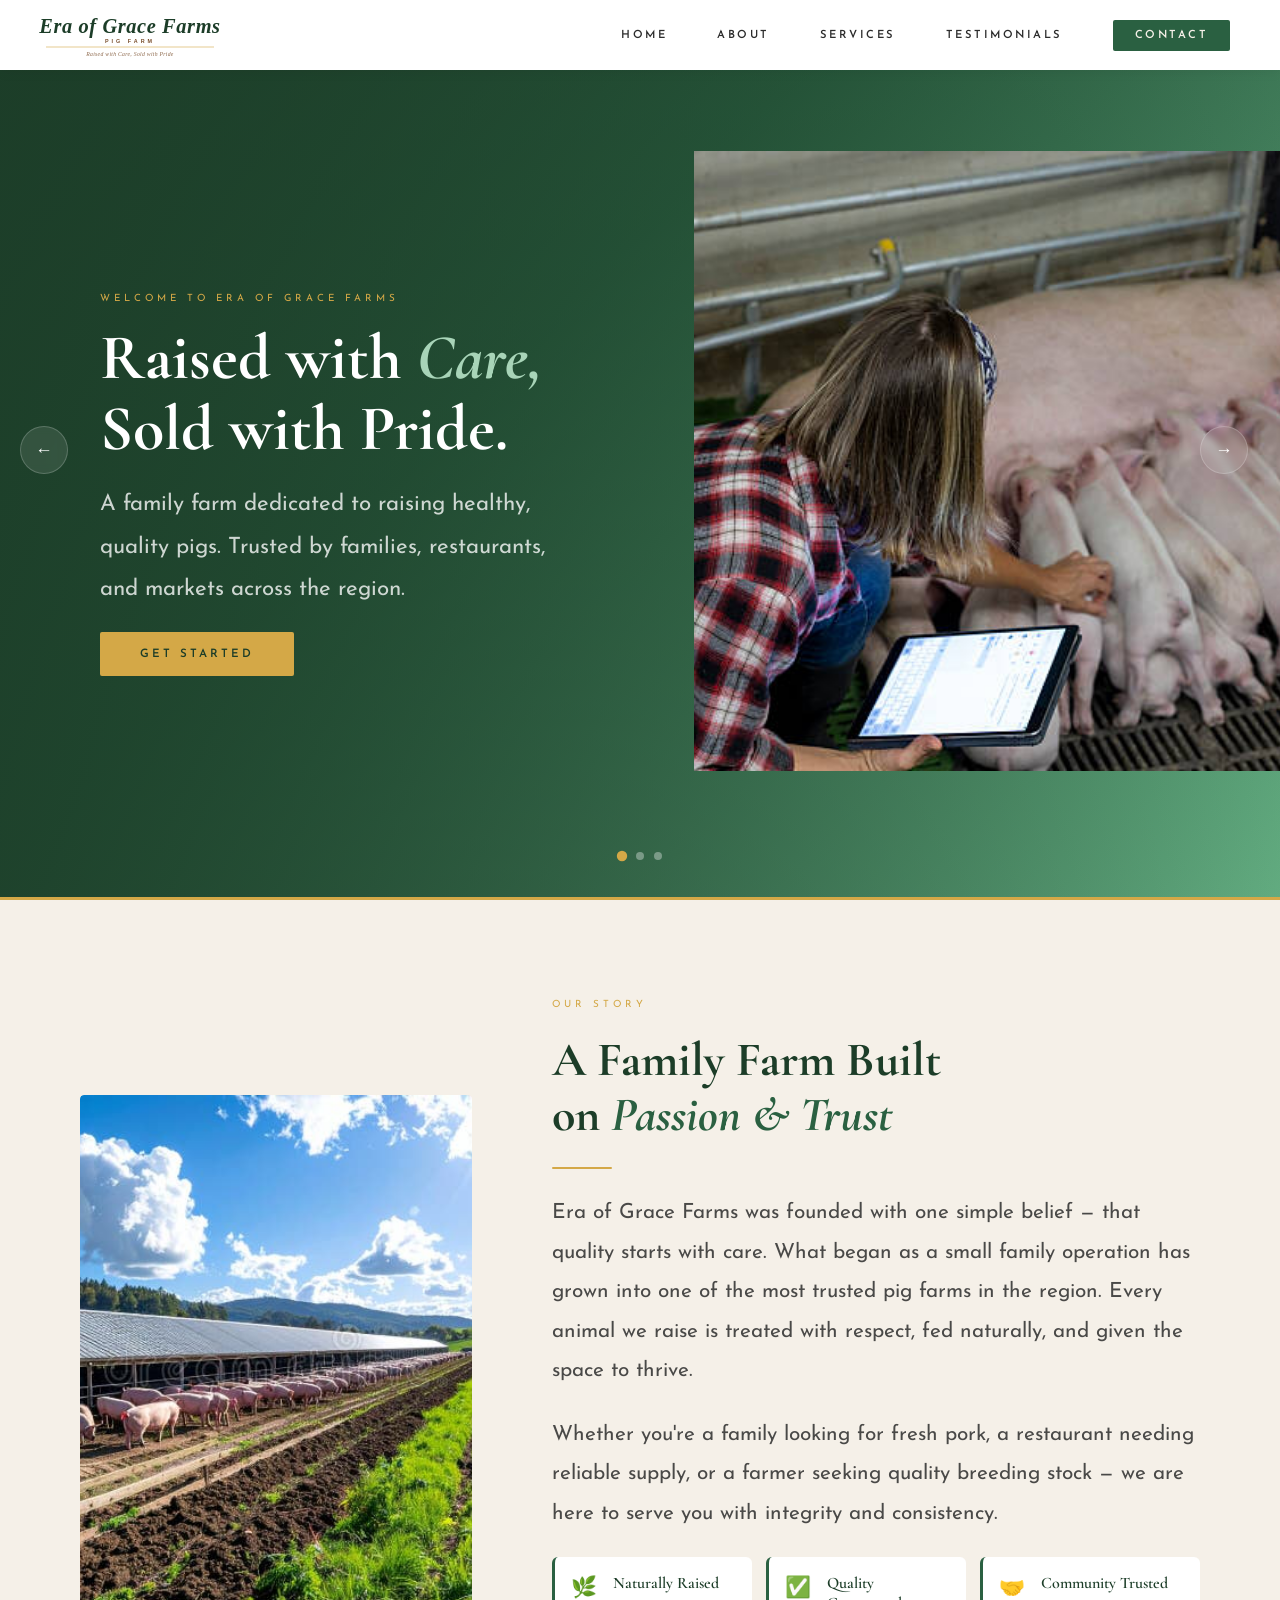
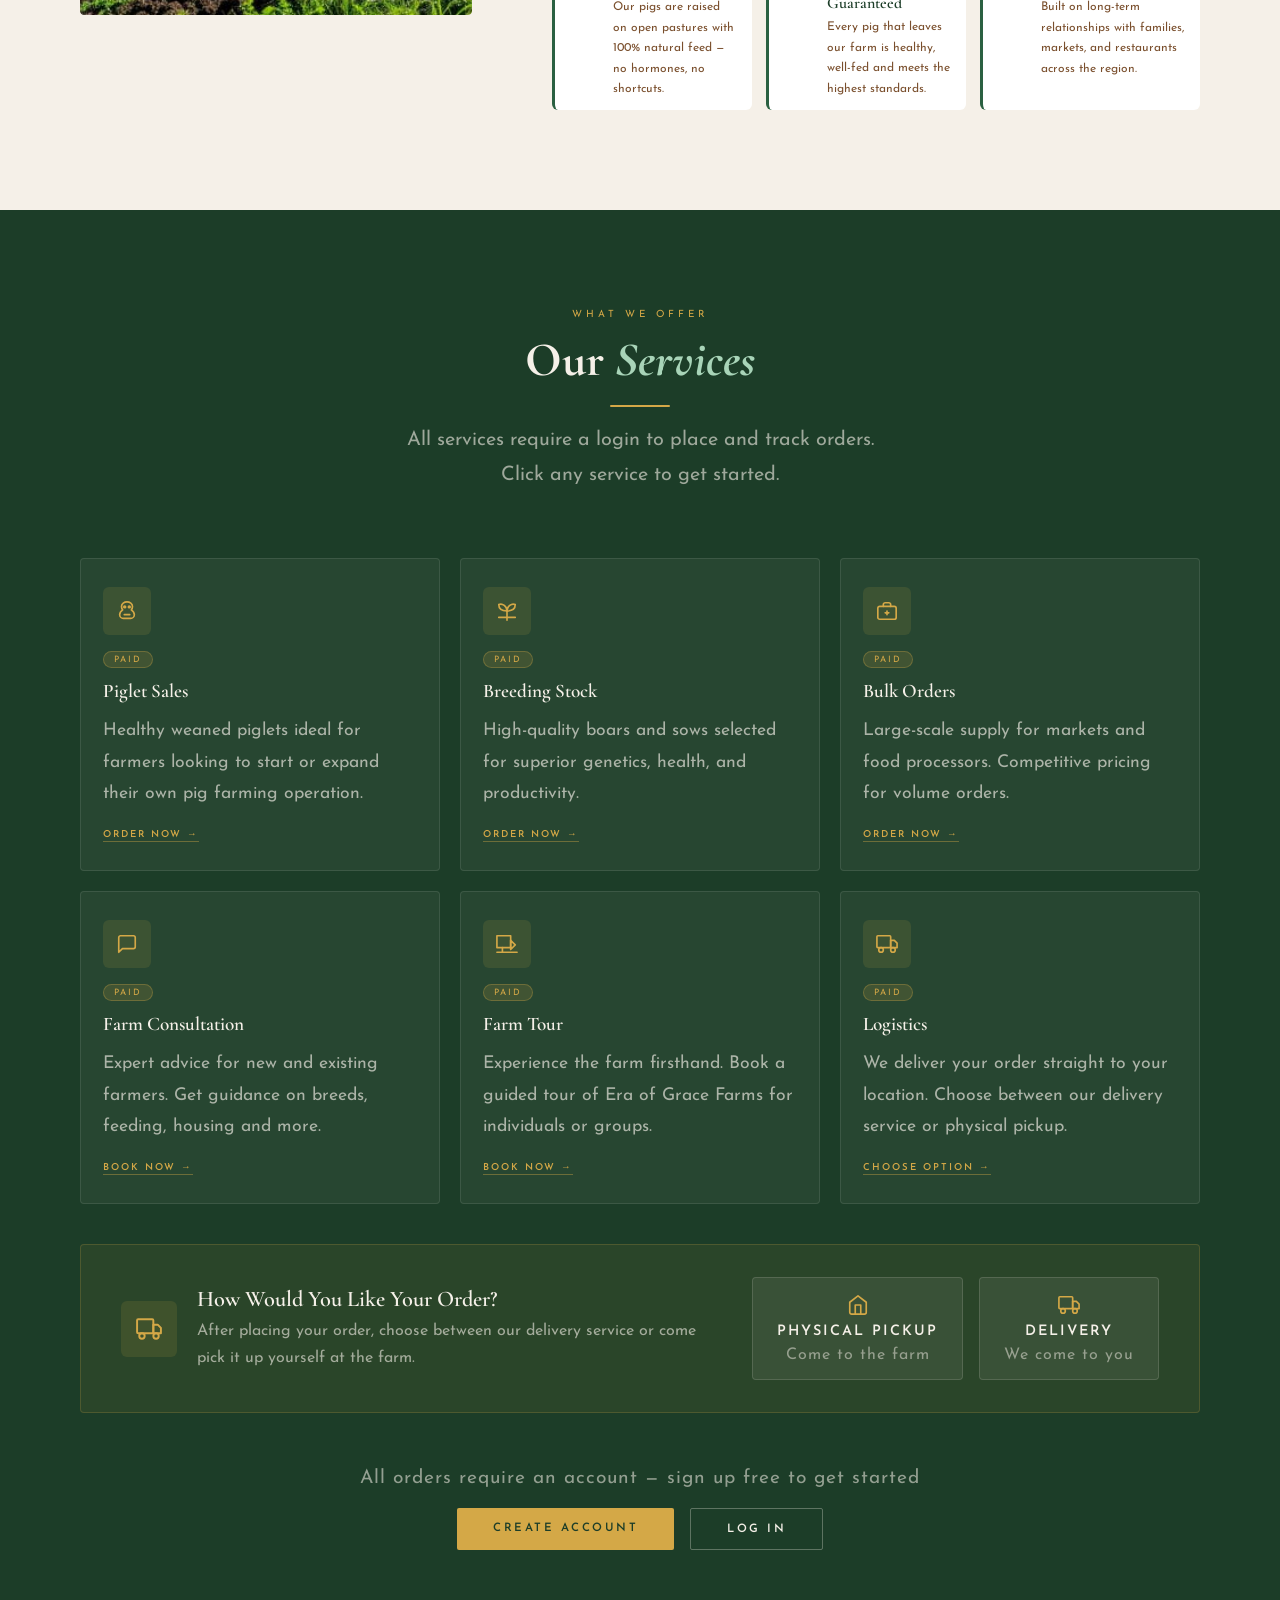
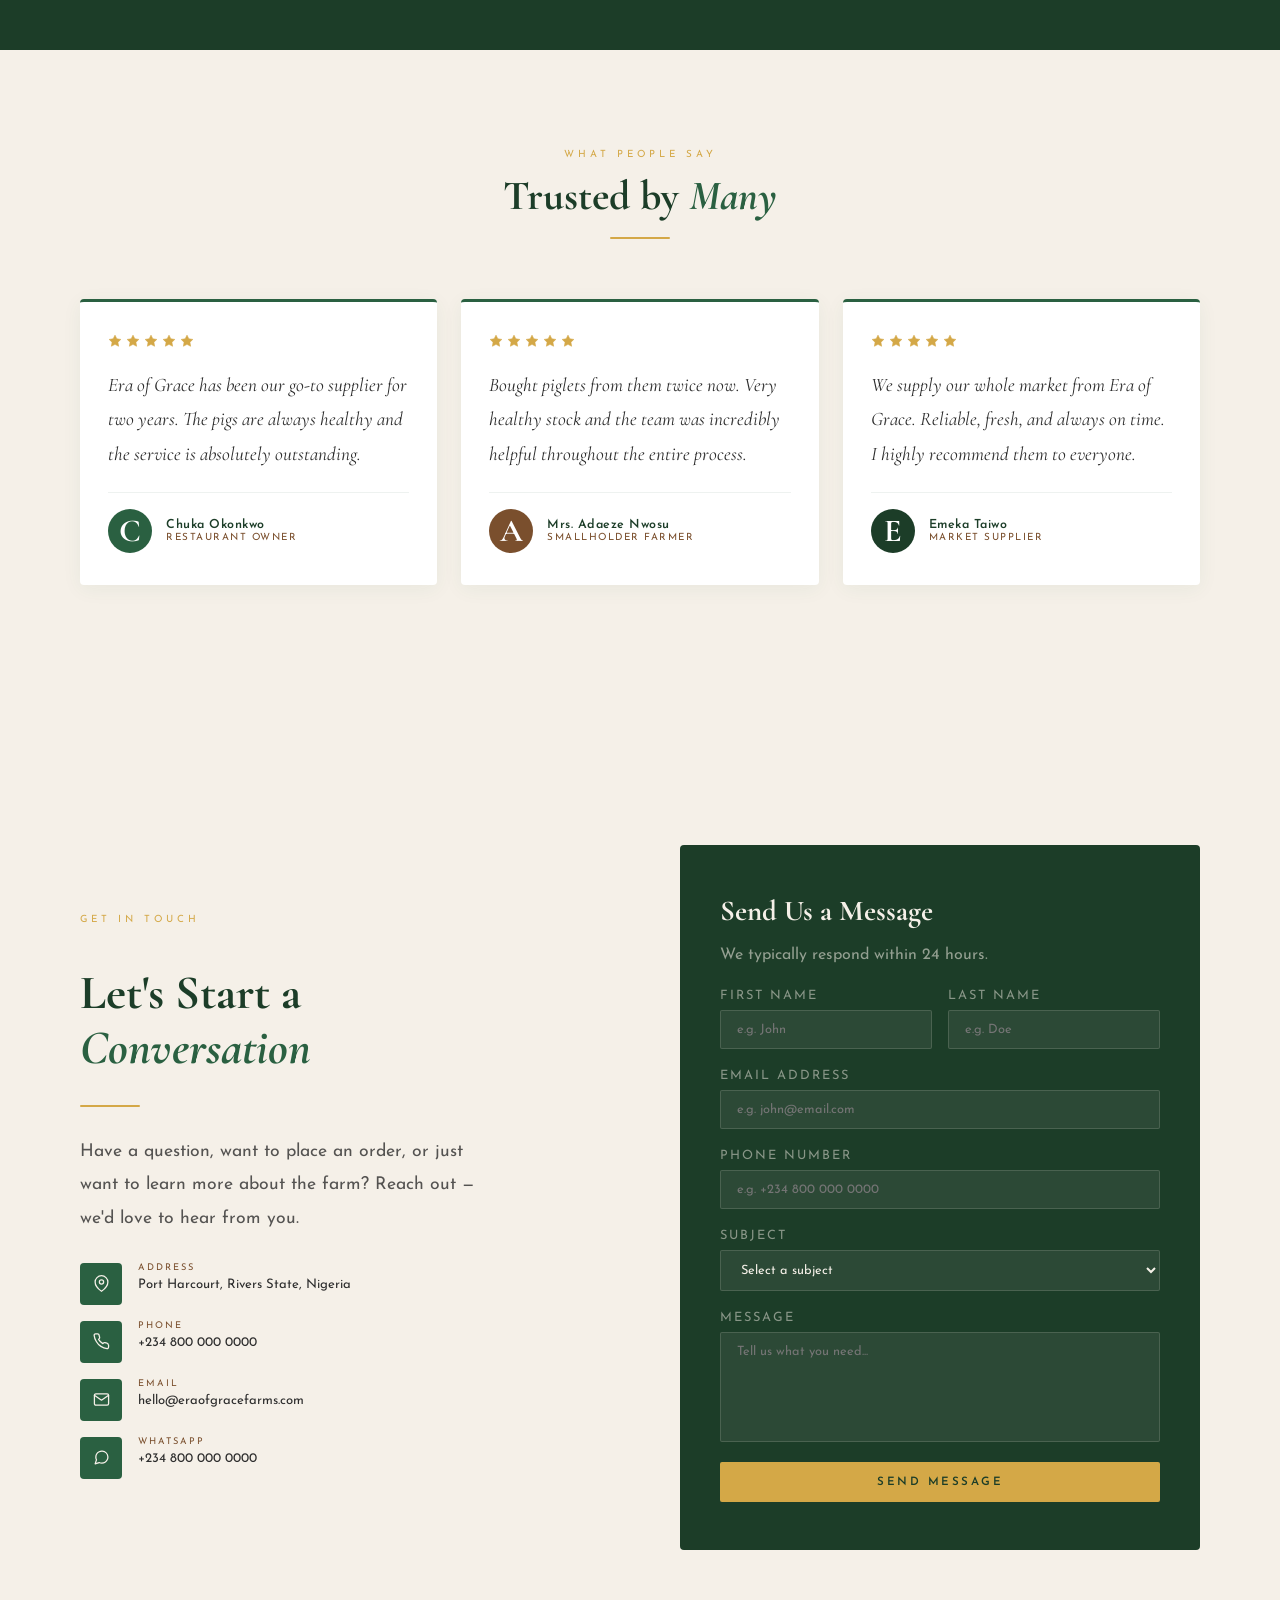
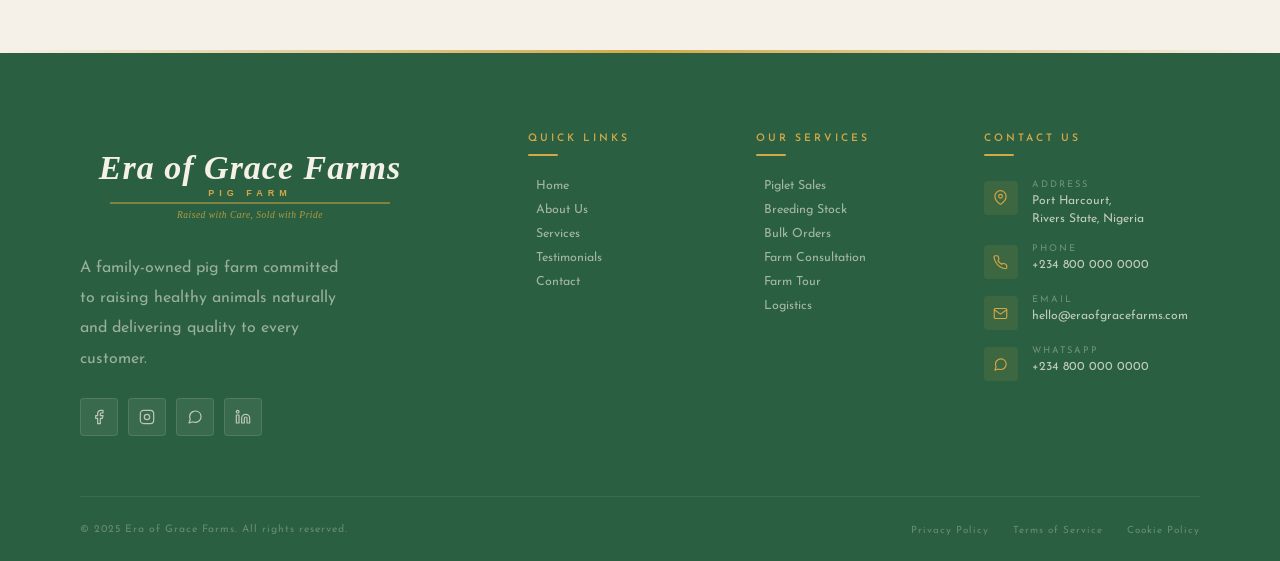
==== commit d93e676c: "cHANGES ON THE FONTS" ====
--- a/index_fixed.html
+++ b/index_fixed.html
@@ -29,7 +29,6 @@
           <li><a href="#about" class="ani">About</a></li>
           <li><a href="#services" class="ani">Services</a></li>
           <li><a href="#testimonials" class="ani">Testimonials</a></li>
-          <!-- FIX: kept id="cta" for the button style, that's fine since it's unique -->
           <li><a href="#contact" class="ani" id="cta">Contact</a></li>
         </ul>
       </nav>
@@ -689,11 +688,11 @@
         <div class="footer-col">
           <h4>Quick Links</h4>
           <ul class="footer-links">
-            <li><a href="#">Home</a></li>
-            <li><a href="#">About Us</a></li>
-            <li><a href="#">Services</a></li>
-            <li><a href="#">Testimonials</a></li>
-            <li><a href="#">Contact</a></li>
+            <li><a href="#hero">Home</a></li>
+            <li><a href="#about">About Us</a></li>
+            <li><a href="#services">Services</a></li>
+            <li><a href="#testimonials">Testimonials</a></li>
+            <li><a href="#contact">Contact</a></li>
           </ul>
         </div>
 
@@ -701,12 +700,12 @@
         <div class="footer-col">
           <h4>Our Services</h4>
           <ul class="footer-links">
-            <li><a href="#">Piglet Sales</a></li>
-            <li><a href="#">Breeding Stock</a></li>
-            <li><a href="#">Bulk Orders</a></li>
-            <li><a href="#">Farm Consultation</a></li>
-            <li><a href="#">Farm Tour</a></li>
-            <li><a href="#">Logistics</a></li>
+            <li><a href="#services">Piglet Sales</a></li>
+            <li><a href="#services">Breeding Stock</a></li>
+            <li><a href="#services">Bulk Orders</a></li>
+            <li><a href="#services">Farm Consultation</a></li>
+            <li><a href="#services">Farm Tour</a></li>
+            <li><a href="#services">Logistics</a></li>
           </ul>
         </div>
 
--- a/style_fixed.css
+++ b/style_fixed.css
@@ -205,7 +205,7 @@
 }
 
 .slide-desc {
-  font-size: 0.88rem;
+  font-size: 1.4rem;
   color: rgba(255, 255, 255, 0.78);
   line-height: 1.9;
   max-width: 480px;
@@ -409,7 +409,7 @@
 
 /* FIX: was abt-story (dash) in CSS but abt_story (underscore) in HTML */
 .abt_story {
-  font-size: 0.88rem;
+  font-size: 1.3rem;
   color: var(--charcoal);
   line-height: 1.9;
   opacity: 0.85;
@@ -518,7 +518,7 @@
 }
 
 .section-subtitle {
-  font-size: 0.82rem;
+  font-size: 1.24rem;
   color: rgba(245, 240, 232, 0.6);
   line-height: 1.8;
   max-width: 500px;
@@ -614,7 +614,7 @@
 }
 
 .service-card p {
-  font-size: 0.74rem;
+  font-size: 1.1rem;
   color: rgba(245, 240, 232, 0.65);
   line-height: 1.8;
   flex: 1;
@@ -708,7 +708,7 @@
 }
 
 .logistics-text p {
-  font-size: 0.76rem;
+  font-size: 1rem;
   color: rgba(245, 240, 232, 0.6);
   line-height: 1.7;
 }
@@ -755,7 +755,7 @@
 }
 
 .opt-label {
-  font-size: 0.62rem;
+  font-size: 0.9rem;
   font-weight: 600;
   letter-spacing: 2px;
   text-transform: uppercase;
@@ -763,7 +763,7 @@
 }
 
 .opt-desc {
-  font-size: 0.58rem;
+  font-size: 1rem;
   color: rgba(245, 240, 232, 0.5);
   letter-spacing: 1px;
 }
@@ -775,7 +775,7 @@
 }
 
 .services-cta p {
-  font-size: 0.78rem;
+  font-size: 1.2rem;
   color: rgba(245, 240, 232, 0.55);
   margin-bottom: 20px;
   letter-spacing: 1px;
@@ -897,7 +897,7 @@
 
 .testi-quote {
   font-family: "Cormorant Garamond", serif;
-  font-size: 1.05rem;
+  font-size: 1.2rem;
   font-style: italic;
   color: var(--charcoal);
   line-height: 1.8;
@@ -920,7 +920,7 @@
   align-items: center;
   justify-content: center;
   font-family: "Cormorant Garamond", serif;
-  font-size: 1.1rem;
+  font-size: 2rem;
   font-weight: 700;
   color: var(--white);
   /* flex-shrink: 0; */
@@ -996,7 +996,7 @@
 }
 
 .contact-desc {
-  font-size: 0.84rem;
+  font-size: 1.1rem;
   color: var(--charcoal);
   line-height: 1.9;
   opacity: 0.8;
@@ -1079,7 +1079,7 @@
 }
 
 .contact-right p {
-  font-size: 0.76rem;
+  font-size: 1rem;
   color: rgba(245, 240, 232, 0.55);
   line-height: 1.7;
   margin-top: -10px;
@@ -1098,7 +1098,7 @@
 }
 
 .form-group label {
-  font-size: 0.58rem;
+  font-size: 0.8rem;
   letter-spacing: 2px;
   text-transform: uppercase;
   color: rgba(245, 240, 232, 0.5);
@@ -1186,37 +1186,8 @@
   gap: 20px;
 }
 
-.footer-logo-main {
-  font-family: "Cormorant Garamond", serif;
-  font-size: 1.8rem;
-  font-weight: 700;
-  font-style: italic;
-  color: var(--cream);
-  letter-spacing: 1px;
-  line-height: 1;
-}
-
-.footer-logo-sub {
-  font-size: 0.52rem;
-  font-weight: 600;
-  color: var(--gold);
-  letter-spacing: 4px;
-  text-transform: uppercase;
-  margin-top: 4px;
-  display: block;
-}
-
-.footer-logo-tagline {
-  font-family: "Cormorant Garamond", serif;
-  font-size: 0.82rem;
-  font-style: italic;
-  color: rgba(245, 240, 232, 0.55);
-  margin-top: 2px;
-  display: block;
-}
-
 .footer-desc {
-  font-size: 0.78rem;
+  font-size: 1rem;
   color: rgba(245, 240, 232, 0.55);
   line-height: 1.9;
   max-width: 260px;
